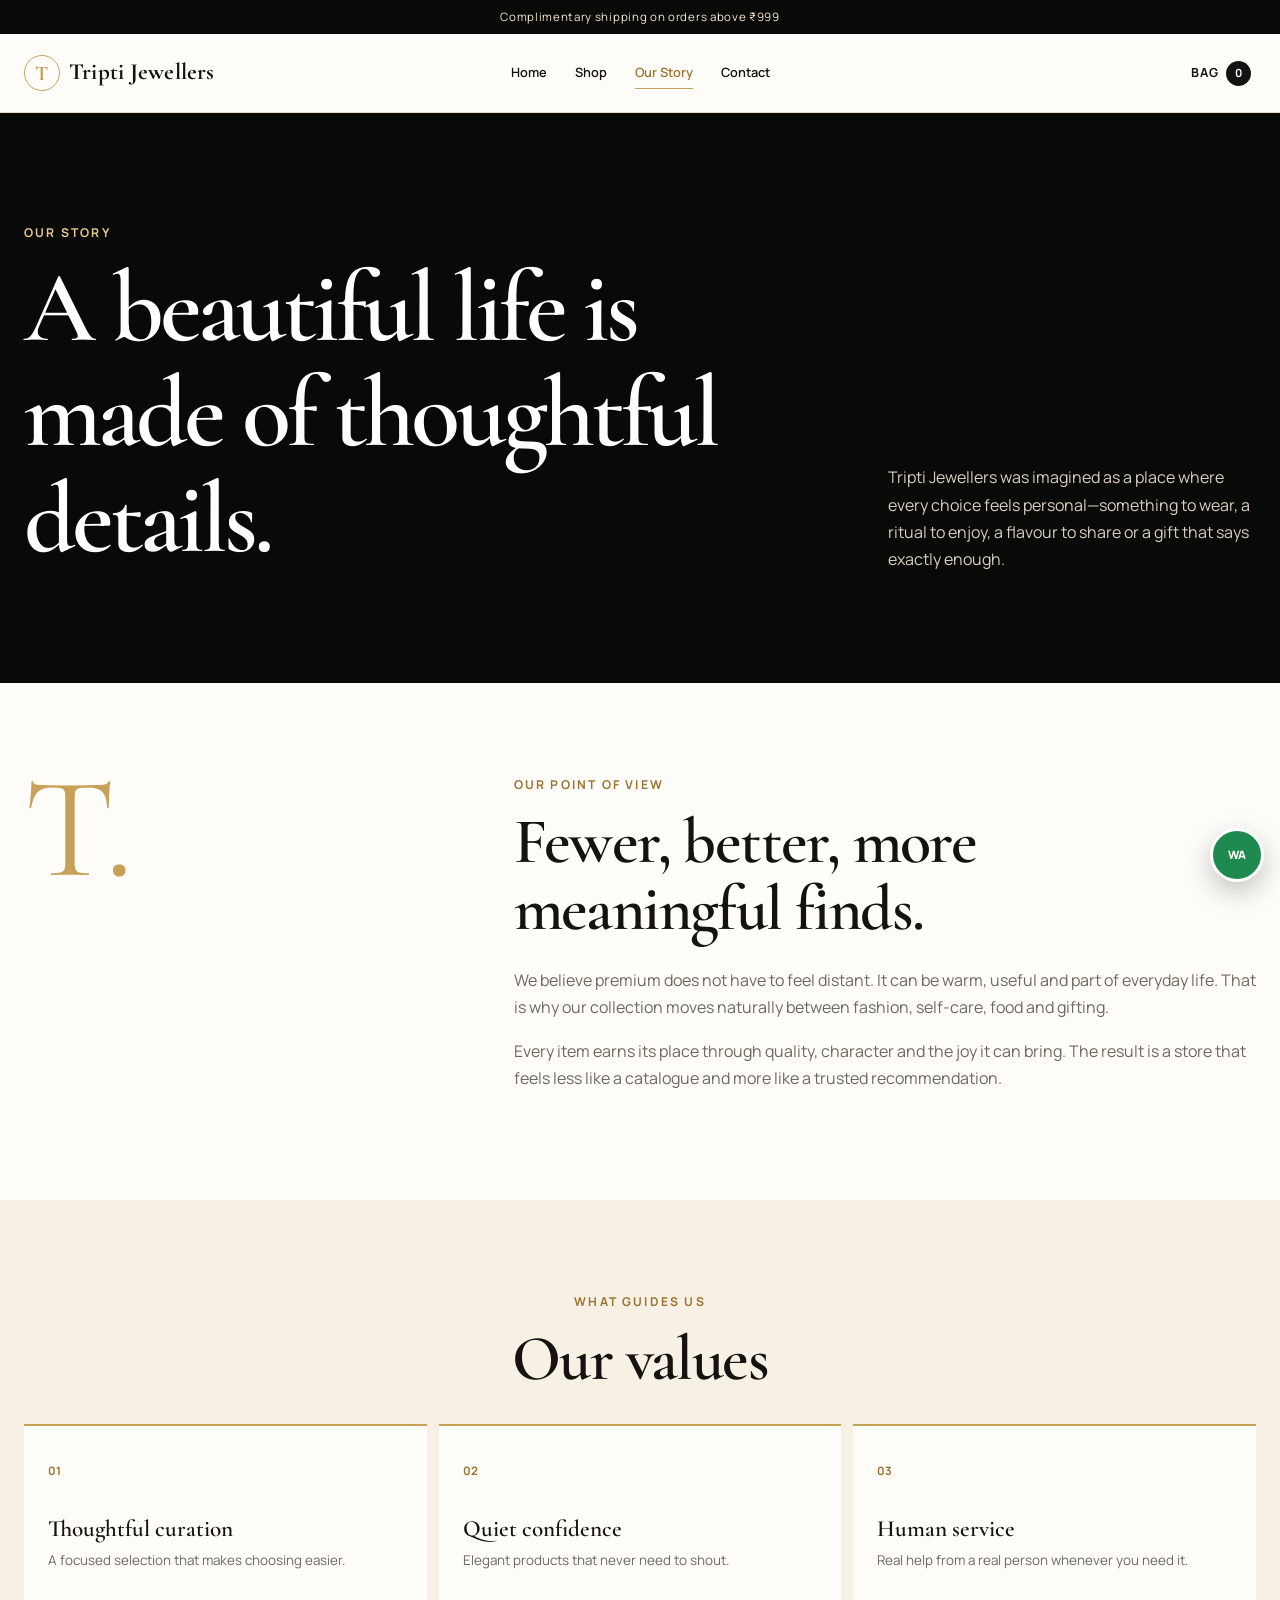
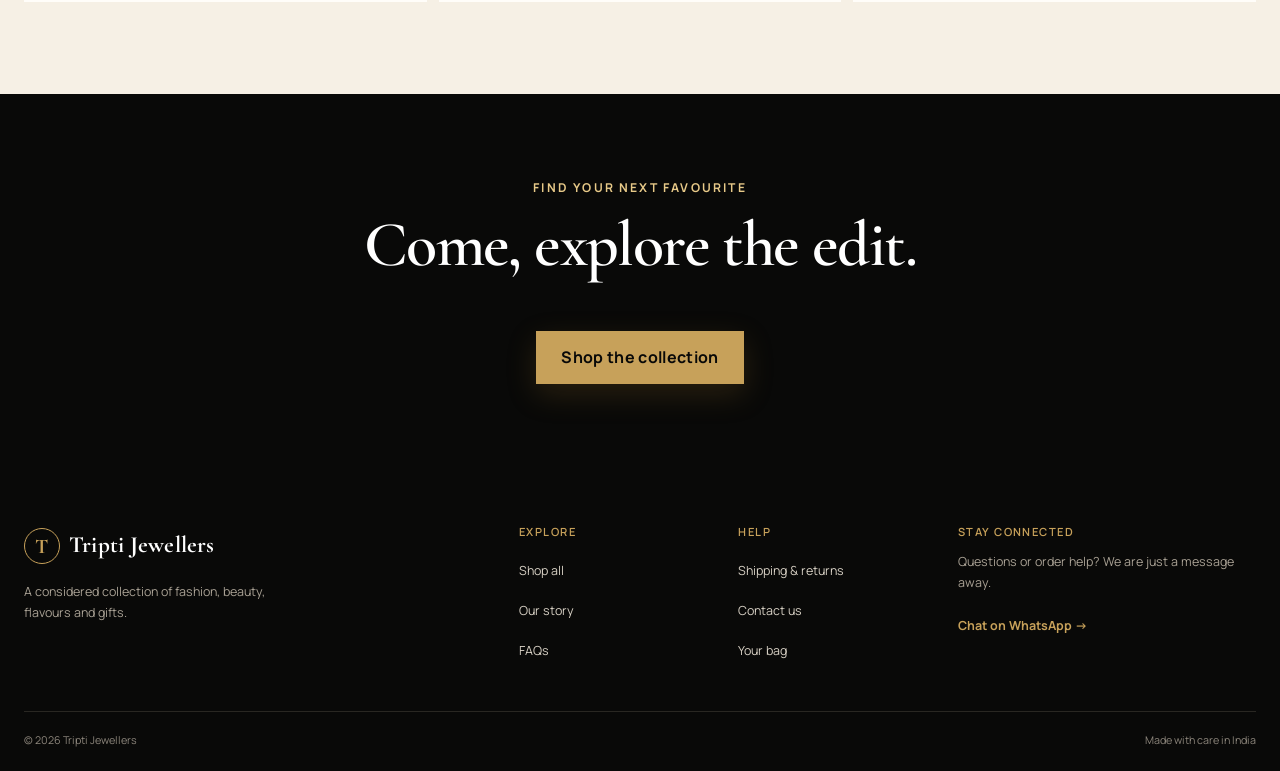
==== about.html @ 9c83897b "Rename store to Tripti Jewellers" ====
<!doctype html>
<html lang="en-IN">
<head>
  <meta charset="UTF-8"><meta name="viewport" content="width=device-width, initial-scale=1.0"><title>Our Story | Tripti Jewellers</title><meta name="description" content="Meet Tripti Jewellers—a warm, premium Indian lifestyle store bringing fashion, beauty, food and thoughtful gifting into one considered collection."><meta property="og:title" content="Our Story | Tripti Jewellers"><meta property="og:description" content="Beautiful things, chosen with warmth and intention."><meta property="og:type" content="website"><meta property="og:url" content="https://tripti-jewellers.rosy-mochi-9272.chatgpt.site/about.html"><meta property="og:image" content="https://tripti-jewellers.rosy-mochi-9272.chatgpt.site/images/social-preview.svg">
  <link rel="preconnect" href="https://fonts.googleapis.com"><link rel="preconnect" href="https://fonts.gstatic.com" crossorigin><link href="https://fonts.googleapis.com/css2?family=Cormorant+Garamond:wght@500;600;700&family=Manrope:wght@400;500;600;700&display=swap" rel="stylesheet"><link rel="stylesheet" href="css/style.css">
</head>
<body data-page="about">
  <a class="skip-link" href="#main-content">Skip to content</a><div class="offer-bar">Complimentary shipping on orders above ₹999</div><header class="site-header"><div class="container header-inner"><a class="brand" href="index.html" aria-label="Tripti Jewellers home"><span class="brand-mark">T</span><span>Tripti Jewellers</span></a><button class="menu-toggle" type="button" aria-label="Open navigation" aria-expanded="false" aria-controls="main-nav"><span></span><span></span><span></span></button><nav class="main-nav" id="main-nav" aria-label="Main navigation"><a href="index.html">Home</a><a href="shop.html">Shop</a><a href="about.html">Our Story</a><a href="contact.html">Contact</a></nav><a class="cart-link" href="cart.html" aria-label="View shopping bag">Bag <span class="cart-count" aria-live="polite">0</span></a></div></header>
  <main id="main-content"><section class="about-hero"><div class="container about-hero-grid"><div><p class="eyebrow eyebrow-light">Our story</p><h1>A beautiful life is made of thoughtful details.</h1></div><p>Tripti Jewellers was imagined as a place where every choice feels personal—something to wear, a ritual to enjoy, a flavour to share or a gift that says exactly enough.</p></div></section><section class="section"><div class="container editorial-grid"><div class="editorial-mark">T.</div><article><p class="eyebrow">Our point of view</p><h2>Fewer, better, more meaningful finds.</h2><p>We believe premium does not have to feel distant. It can be warm, useful and part of everyday life. That is why our collection moves naturally between fashion, self-care, food and gifting.</p><p>Every item earns its place through quality, character and the joy it can bring. The result is a store that feels less like a catalogue and more like a trusted recommendation.</p></article></div></section><section class="section section-cream"><div class="container"><div class="section-heading centered-heading"><p class="eyebrow">What guides us</p><h2>Our values</h2></div><div class="value-grid"><article><span>01</span><h3>Thoughtful curation</h3><p>A focused selection that makes choosing easier.</p></article><article><span>02</span><h3>Quiet confidence</h3><p>Elegant products that never need to shout.</p></article><article><span>03</span><h3>Human service</h3><p>Real help from a real person whenever you need it.</p></article></div></div></section><section class="about-cta"><div class="container"><p class="eyebrow eyebrow-light">Find your next favourite</p><h2>Come, explore the edit.</h2><a class="button button-gold" href="shop.html">Shop the collection</a></div></section></main>
  <footer class="site-footer"><div class="container footer-grid"><div><a class="brand brand-footer" href="index.html"><span class="brand-mark">T</span><span>Tripti Jewellers</span></a><p>A considered collection of fashion, beauty, flavours and gifts.</p></div><div><h2>Explore</h2><a href="shop.html">Shop all</a><a href="about.html">Our story</a><a href="contact.html#faq">FAQs</a></div><div><h2>Help</h2><a href="contact.html#shipping">Shipping & returns</a><a href="contact.html">Contact us</a><a href="cart.html">Your bag</a></div><div><h2>Stay connected</h2><p>Questions or order help? We are just a message away.</p><a class="footer-whatsapp" data-whatsapp-link href="#">Chat on WhatsApp →</a></div></div><div class="container footer-bottom"><span>© <span data-current-year></span> Tripti Jewellers</span><span>Made with care in India</span></div></footer><a class="whatsapp-float" data-whatsapp-link href="#" target="_blank" rel="noopener" aria-label="Chat with Tripti Jewellers on WhatsApp"><span>WA</span></a><div class="toast" role="status" aria-live="polite"></div><script src="js/products.js"></script><script src="js/main.js"></script>
</body>
</html>
---- css/style.css ----
/* ================================================================
   TRIPTI JEWELLERS — MASTER STYLESHEET
   Mobile-first: base styles target small screens; larger layouts
   are added in the media queries near the end of this file.
   ================================================================ */

:root {
  --ink: #15130f;
  --black: #090908;
  --cream: #f6f0e5;
  --paper: #fffdf9;
  --gold: #c7a15a;
  --gold-dark: #9b7331;
  --muted: #6e685e;
  --line: #ddd3c3;
  --white: #ffffff;
  --success: #1f8a50;
  --display: "Cormorant Garamond", Georgia, serif;
  --body: "Manrope", Arial, sans-serif;
  --shadow: 0 18px 50px rgba(27, 20, 10, 0.10);
  --container: 1240px;
}

* { box-sizing: border-box; }
html { scroll-behavior: smooth; }
body { margin: 0; background: var(--paper); color: var(--ink); font-family: var(--body); font-size: 1rem; line-height: 1.7; -webkit-font-smoothing: antialiased; }
body, button, input, textarea, select { font-family: var(--body); }
img { display: block; width: 100%; max-width: 100%; }
a { color: inherit; text-decoration: none; }
button, input, textarea, select { font-size: 1rem; }
button, a { -webkit-tap-highlight-color: transparent; }
button { color: inherit; }
h1, h2, h3, p { margin-top: 0; }
h1, h2, h3 { font-family: var(--display); line-height: 1.05; font-weight: 600; }
h1 { font-size: clamp(2.8rem, 11vw, 6.3rem); letter-spacing: -0.04em; }
h2 { font-size: clamp(2.1rem, 7vw, 4rem); letter-spacing: -0.025em; }
h3 { font-size: 1.45rem; }
.container { width: min(100% - 32px, var(--container)); margin-inline: auto; }
.section { padding: 74px 0; }
.section-cream { background: var(--cream); }
.skip-link { position: fixed; z-index: 999; top: 10px; left: 10px; padding: 12px 16px; background: var(--white); transform: translateY(-150%); transition: transform .2s; }
.skip-link:focus { transform: translateY(0); }
.eyebrow { margin-bottom: 12px; color: var(--gold-dark); font-size: .76rem; font-weight: 700; letter-spacing: .18em; text-transform: uppercase; }
.eyebrow-light { color: #e7c988; }
.section-heading { margin-bottom: 32px; }
.section-heading h2 { margin-bottom: 0; }
.section-note { max-width: 320px; margin: 16px 0 0; color: var(--muted); }
.centered-heading { text-align: center; }

/* Header */
.offer-bar { min-height: 34px; display: grid; place-items: center; padding: 6px 16px; background: var(--black); color: #f5e9cf; font-size: .72rem; letter-spacing: .06em; text-align: center; }
.site-header { position: sticky; z-index: 50; top: 0; background: rgba(255, 253, 249, .96); border-bottom: 1px solid rgba(221, 211, 195, .8); backdrop-filter: blur(14px); }
.header-inner { min-height: 68px; display: grid; grid-template-columns: 48px 1fr auto; align-items: center; gap: 10px; }
.brand { grid-column: 2; grid-row: 1; display: inline-flex; align-items: center; gap: 9px; justify-self: center; font-family: var(--display); font-size: 1.14rem; font-weight: 700; letter-spacing: .01em; white-space: nowrap; }
.brand-mark { width: 32px; height: 32px; display: inline-grid; place-items: center; flex: 0 0 auto; color: var(--gold); border: 1px solid var(--gold); border-radius: 50%; font-family: var(--display); font-size: 1.3rem; }
.menu-toggle { grid-column: 1; grid-row: 1; width: 44px; height: 44px; display: grid; align-content: center; gap: 5px; padding: 10px; background: transparent; border: 0; cursor: pointer; }
.menu-toggle span { width: 23px; height: 1px; display: block; background: var(--ink); transition: transform .25s, opacity .25s; }
.menu-toggle.is-open span:nth-child(1) { transform: translateY(6px) rotate(45deg); }
.menu-toggle.is-open span:nth-child(2) { opacity: 0; }
.menu-toggle.is-open span:nth-child(3) { transform: translateY(-6px) rotate(-45deg); }
.main-nav { position: absolute; top: 100%; left: 0; right: 0; display: none; padding: 12px 16px 20px; background: var(--paper); border-bottom: 1px solid var(--line); box-shadow: var(--shadow); }
.main-nav.is-open { display: grid; }
.main-nav a { min-height: 48px; display: flex; align-items: center; padding: 8px 0; border-bottom: 1px solid var(--line); font-size: .92rem; font-weight: 600; }
.main-nav a[aria-current="page"] { color: var(--gold-dark); }
.cart-link { grid-column: 3; grid-row: 1; min-height: 44px; display: inline-flex; align-items: center; gap: 7px; padding: 0 5px; font-size: .78rem; font-weight: 700; text-transform: uppercase; letter-spacing: .08em; }
.cart-count { min-width: 25px; height: 25px; display: grid; place-items: center; background: var(--ink); color: var(--white); border-radius: 50%; font-size: .7rem; }

/* Buttons and links */
.button { min-height: 48px; display: inline-flex; align-items: center; justify-content: center; padding: 12px 24px; border: 1px solid transparent; border-radius: 0; font-weight: 700; letter-spacing: .02em; cursor: pointer; transition: transform .2s, background-color .2s, color .2s, box-shadow .2s; }
.button:hover { transform: translateY(-2px); }
.button-gold { background: var(--gold); color: var(--black); box-shadow: 0 10px 30px rgba(154, 112, 43, .22); }
.button-gold:hover { background: #d5b36f; }
.button-dark { background: var(--ink); color: var(--white); }
.button-dark:hover { background: var(--gold-dark); }
.button-full { width: 100%; }
.text-link { min-height: 44px; display: inline-flex; align-items: center; gap: 8px; color: var(--ink); font-size: .88rem; font-weight: 700; border-bottom: 1px solid var(--gold); }
.text-link span { transition: transform .2s; }
.text-link:hover span { transform: translateX(4px); }
.text-link-light { color: var(--white); }

/* Home hero */
.hero { overflow: hidden; background: var(--cream); }
.hero-grid { padding-top: 58px; padding-bottom: 36px; }
.hero-copy h1 { max-width: 780px; margin-bottom: 20px; }
.hero-text { max-width: 610px; margin-bottom: 28px; color: var(--muted); font-size: 1.02rem; }
.hero-actions { display: flex; flex-direction: column; align-items: flex-start; gap: 14px; }
.hero-trust { display: flex; flex-wrap: wrap; gap: 8px 22px; margin: 30px 0; color: var(--muted); font-size: .8rem; font-weight: 600; }
.hero-trust span::before { content: "✦"; margin-right: 7px; color: var(--gold-dark); }
.hero-visual { display: grid; grid-template-columns: 1.25fr 1fr; grid-template-rows: 1fr 1fr; gap: 8px; min-height: 360px; margin-top: 20px; }
.hero-tile { position: relative; overflow: hidden; min-height: 176px; background: #e9dfce; }
.hero-tile-large { grid-row: span 2; }
.hero-tile img { height: 100%; object-fit: cover; transition: transform .6s ease; }
.hero-tile:hover img { transform: scale(1.025); }
.hero-tile > span { position: absolute; bottom: 10px; left: 10px; padding: 6px 10px; background: rgba(12, 10, 7, .82); color: var(--white); font-family: var(--display); font-size: 1.08rem; }

/* Categories */
.category-grid { display: grid; gap: 1px; background: var(--line); border: 1px solid var(--line); }
.category-card { min-height: 168px; display: flex; flex-direction: column; justify-content: flex-end; padding: 24px; background: var(--paper); transition: background .25s, color .25s; }
.category-card:hover { background: var(--ink); color: var(--white); }
.category-card > span { margin-bottom: auto; color: var(--gold-dark); font-size: .72rem; font-weight: 700; }
.category-card strong { font-family: var(--display); font-size: 2rem; line-height: 1; }
.category-card small { margin-top: 9px; color: var(--muted); font-size: .78rem; }
.category-card:hover small { color: #d8cfbf; }

/* Product cards */
.product-grid { display: grid; grid-template-columns: repeat(2, minmax(0, 1fr)); gap: 28px 10px; }
.product-card { min-width: 0; }
.product-image-wrap { position: relative; display: block; overflow: hidden; aspect-ratio: 4 / 5; background: #ece2d1; }
.product-image-wrap img { height: 100%; object-fit: cover; transition: transform .5s ease, filter .5s ease; }
.product-card:hover .product-image-wrap img { transform: scale(1.025); filter: contrast(1.03); }
.product-badge { position: absolute; top: 10px; left: 10px; padding: 5px 8px; background: var(--black); color: var(--white); font-size: .62rem; font-weight: 700; letter-spacing: .06em; text-transform: uppercase; }
.product-card-body { padding-top: 13px; }
.product-category { margin-bottom: 4px; color: var(--gold-dark); font-size: .67rem; font-weight: 700; letter-spacing: .12em; text-transform: uppercase; }
.product-card h3 { min-height: 2.2em; margin-bottom: 8px; font-family: var(--body); font-size: .9rem; font-weight: 600; line-height: 1.35; }
.product-card h3 a:hover { color: var(--gold-dark); }
.product-card-footer { display: flex; align-items: center; justify-content: space-between; gap: 8px; }
.product-price { margin: 0; font-size: .82rem; font-weight: 700; }
.old-price { margin-left: 4px; color: #8b847b; font-size: .75em; font-weight: 500; text-decoration: line-through; }
.quick-add { width: 44px; height: 44px; flex: 0 0 auto; background: transparent; border: 1px solid var(--ink); border-radius: 50%; font-size: 1.35rem; cursor: pointer; transition: background .2s, color .2s, transform .2s; }
.quick-add:hover { background: var(--ink); color: var(--white); transform: rotate(90deg); }

/* Story and benefits */
.story-banner { padding: 70px 0; background: var(--black); color: var(--white); }
.story-grid { display: grid; gap: 30px; }
.story-number { color: var(--gold); font-family: var(--display); font-size: 7rem; line-height: .8; }
.story-grid h2 { margin-bottom: 0; }
.story-grid p { color: #d8cfbf; }
.benefit-grid { display: grid; gap: 14px; }
.benefit-card { padding: 30px 24px; border: 1px solid var(--line); text-align: center; }
.benefit-icon { width: 48px; height: 48px; display: grid; place-items: center; margin: 0 auto 22px; color: var(--gold-dark); border: 1px solid var(--gold); border-radius: 50%; font-size: 1.2rem; }
.benefit-card h3 { margin-bottom: 9px; }
.benefit-card p { margin-bottom: 0; color: var(--muted); font-size: .88rem; }

/* Shared inside pages */
.page-hero { padding: 62px 0 52px; background: var(--cream); text-align: center; }
.page-hero h1 { margin-bottom: 12px; }
.page-hero p:last-child { max-width: 600px; margin: 0 auto; color: var(--muted); }
.page-hero-compact { padding-block: 44px 34px; }
.breadcrumbs { min-height: 58px; display: flex; align-items: center; gap: 9px; overflow: hidden; color: var(--muted); font-size: .75rem; white-space: nowrap; }
.breadcrumbs span:last-child { overflow: hidden; text-overflow: ellipsis; }
.empty-state { padding: 70px 20px; text-align: center; }
.empty-state h1, .empty-state h2 { margin-bottom: 12px; }
.empty-symbol { margin-bottom: 24px; color: var(--gold); font-family: var(--display); font-size: 6rem; line-height: 1; }

/* Shop */
.shop-section { min-height: 560px; }
.shop-toolbar { display: flex; flex-direction: column; gap: 14px; margin-bottom: 30px; }
.filter-scroll { display: flex; gap: 8px; overflow-x: auto; padding-bottom: 6px; scrollbar-width: none; }
.filter-scroll::-webkit-scrollbar { display: none; }
.filter-button { min-height: 44px; flex: 0 0 auto; padding: 8px 17px; background: transparent; border: 1px solid var(--line); border-radius: 99px; font-size: .8rem; font-weight: 700; cursor: pointer; }
.filter-button.is-active, .filter-button:hover { background: var(--ink); color: var(--white); border-color: var(--ink); }
#product-count { margin: 0; color: var(--muted); font-size: .78rem; }

/* Product detail */
.product-detail { display: grid; gap: 34px; padding: 14px 0 70px; }
.product-detail-image { position: relative; overflow: hidden; aspect-ratio: 4/5; background: var(--cream); }
.product-detail-image img { height: 100%; object-fit: cover; }
.product-info h1 { margin-bottom: 15px; font-size: clamp(2.6rem, 9vw, 4.7rem); }
.detail-price { margin-bottom: 2px; font-size: 1.15rem; font-weight: 700; }
.tax-note { margin-bottom: 22px; color: var(--muted); font-size: .73rem; }
.product-description { padding-bottom: 24px; border-bottom: 1px solid var(--line); color: var(--muted); }
.field-group { position: relative; margin: 24px 0; }
label { display: block; margin-bottom: 7px; font-size: .79rem; font-weight: 700; }
input, textarea, select { width: 100%; min-height: 48px; padding: 11px 13px; background: var(--white); color: var(--ink); border: 1px solid var(--line); border-radius: 0; outline: none; transition: border .2s, box-shadow .2s; }
textarea { resize: vertical; }
input:focus, textarea:focus, select:focus { border-color: var(--gold-dark); box-shadow: 0 0 0 3px rgba(199, 161, 90, .18); }
.field-group select { padding-right: 110px; }
.size-link { position: absolute; right: 12px; bottom: 12px; color: var(--gold-dark); font-size: .75rem; font-weight: 700; text-decoration: underline; }
.purchase-row { display: grid; grid-template-columns: 128px 1fr; gap: 10px; margin: 25px 0; }
.quantity-control { min-height: 48px; display: grid; grid-template-columns: 40px 46px 40px; border: 1px solid var(--line); }
.quantity-control button { min-height: 44px; background: transparent; border: 0; cursor: pointer; font-size: 1.05rem; }
.quantity-control input { min-height: 44px; padding: 0; border: 0; text-align: center; -moz-appearance: textfield; }
.quantity-control input::-webkit-inner-spin-button { appearance: none; }
.delivery-note { display: flex; gap: 14px; padding: 18px; background: var(--cream); }
.delivery-note > span { color: var(--gold-dark); }
.delivery-note strong { font-size: .8rem; }
.delivery-note p { margin: 2px 0 0; color: var(--muted); font-size: .73rem; }
.detail-accordion { border-bottom: 1px solid var(--line); }
.detail-accordion summary { min-height: 54px; display: flex; align-items: center; justify-content: space-between; font-size: .82rem; font-weight: 700; cursor: pointer; list-style: none; }
.detail-accordion summary::after { content: "+"; font-size: 1.2rem; }
.detail-accordion[open] summary::after { content: "−"; }
.detail-accordion ul, .detail-accordion p { margin: 0 0 20px; padding-left: 20px; color: var(--muted); font-size: .82rem; }
.detail-accordion p { padding-left: 0; }
.related-section { padding-bottom: 78px; }

/* Cart and checkout */
.cart-layout[hidden] { display: none; }
.cart-layout { display: grid; gap: 45px; }
.cart-item { position: relative; display: grid; grid-template-columns: 88px 1fr; gap: 15px; padding: 20px 0; border-bottom: 1px solid var(--line); }
.cart-item:first-child { padding-top: 0; }
.cart-item-image { aspect-ratio: 4/5; background: var(--cream); }
.cart-item-image img { height: 100%; object-fit: cover; }
.cart-item-info h2 { margin-bottom: 4px; font-family: var(--body); font-size: .9rem; line-height: 1.4; }
.cart-meta { margin-bottom: 4px; color: var(--muted); font-size: .73rem; }
.cart-item-price { margin-bottom: 12px; font-size: .8rem; font-weight: 700; }
.cart-item-actions { display: flex; flex-wrap: wrap; align-items: center; gap: 8px 12px; }
.cart-item-actions .quantity-control { min-height: 44px; grid-template-columns: 34px 38px 34px; }
.remove-button { min-height: 44px; padding: 6px 4px; background: transparent; border: 0; color: var(--muted); font-size: .73rem; text-decoration: underline; cursor: pointer; }
.cart-line-total { position: absolute; right: 0; top: 19px; display: none; font-weight: 700; }
.continue-link { margin-top: 22px; }
.order-panel { padding: 28px 20px; background: var(--cream); }
.order-panel h2 { font-size: 2rem; }
.summary-row { display: flex; justify-content: space-between; gap: 20px; padding: 11px 0; font-size: .84rem; }
.summary-total { margin-top: 8px; padding-top: 18px; border-top: 1px solid var(--line); font-size: 1rem; }
.checkout-block { margin-top: 30px; padding-top: 28px; border-top: 1px solid var(--line); }
.form-intro { color: var(--muted); font-size: .82rem; }
.checkout-block input, .checkout-block textarea { margin-bottom: 17px; }
.form-note { margin: 10px 0 0; color: var(--muted); font-size: .7rem; line-height: 1.5; }
.upi-panel { display: grid; grid-template-columns: 1fr 88px; gap: 20px; align-items: center; margin-top: 30px; padding-top: 28px; border-top: 1px solid var(--line); }
.upi-panel h2 { margin-bottom: 8px; }
.upi-panel p { margin-bottom: 4px; font-size: .77rem; }
.upi-panel img { width: 88px; height: 88px; }

/* About */
.about-hero { padding: 76px 0; background: var(--black); color: var(--white); }
.about-hero-grid { display: grid; gap: 28px; }
.about-hero h1 { margin-bottom: 0; }
.about-hero-grid > p { align-self: end; margin: 0; color: #d8cfbf; }
.editorial-grid { display: grid; gap: 34px; }
.editorial-mark { color: var(--gold); font-family: var(--display); font-size: 9rem; line-height: .75; }
.editorial-grid article h2 { margin-bottom: 25px; }
.editorial-grid article > p:not(.eyebrow) { color: var(--muted); }
.value-grid { display: grid; gap: 12px; }
.value-grid article { padding: 30px 24px; background: var(--paper); border-top: 2px solid var(--gold); }
.value-grid span { color: var(--gold-dark); font-size: .72rem; font-weight: 700; }
.value-grid h3 { margin: 34px 0 8px; }
.value-grid p { margin: 0; color: var(--muted); font-size: .84rem; }
.about-cta { padding: 84px 0; background: var(--black); color: var(--white); text-align: center; }

/* Contact, shipping and FAQ */
.contact-grid { display: grid; gap: 42px; }
.contact-details > p:not(.eyebrow) { color: var(--muted); }
.contact-method { padding: 17px 0; border-top: 1px solid var(--line); }
.contact-method > span { display: block; color: var(--gold-dark); font-size: .7rem; font-weight: 700; letter-spacing: .12em; text-transform: uppercase; }
.contact-method a, .contact-method p { margin: 4px 0 0; font-size: .86rem; font-weight: 600; }
.contact-form { padding: 26px 20px; background: var(--cream); }
.contact-form input, .contact-form textarea { margin-bottom: 17px; }
.info-grid { display: grid; gap: 12px; }
.info-grid article { padding: 25px 22px; background: var(--paper); }
.info-grid h3 { margin-bottom: 10px; }
.info-grid p { margin: 0; color: var(--muted); font-size: .84rem; }
.faq-layout { display: grid; gap: 25px; }
.accordion details { border-top: 1px solid var(--line); }
.accordion details:last-child { border-bottom: 1px solid var(--line); }
.accordion summary { min-height: 62px; display: flex; align-items: center; justify-content: space-between; gap: 20px; list-style: none; font-size: .88rem; font-weight: 700; cursor: pointer; }
.accordion summary::after { content: "+"; font-size: 1.25rem; font-weight: 400; }
.accordion details[open] summary::after { content: "−"; }
.accordion details p { padding: 0 25px 20px 0; color: var(--muted); font-size: .82rem; }

/* Footer and floating WhatsApp button */
.site-footer { padding: 58px 0 22px; background: var(--black); color: var(--white); }
.footer-grid { display: grid; gap: 36px; }
.brand-footer { justify-self: start; margin-bottom: 15px; }
.footer-grid > div:first-child p, .footer-grid > div:last-child p { max-width: 290px; color: #a9a194; font-size: .78rem; }
.footer-grid h2 { margin-bottom: 13px; color: var(--gold); font-family: var(--body); font-size: .7rem; letter-spacing: .13em; text-transform: uppercase; }
.footer-grid > div:not(:first-child) > a { min-height: 40px; display: flex; align-items: center; color: #d7d0c4; font-size: .78rem; }
.footer-grid a:hover { color: var(--gold); }
.footer-whatsapp { color: var(--gold) !important; font-weight: 700; }
.footer-bottom { display: flex; flex-direction: column; gap: 5px; margin-top: 40px; padding-top: 19px; color: #8d867c; border-top: 1px solid #292722; font-size: .67rem; }
.whatsapp-float { position: fixed; z-index: 45; right: 16px; bottom: 18px; width: 54px; height: 54px; display: grid; place-items: center; background: var(--success); color: var(--white); border: 3px solid var(--white); border-radius: 50%; box-shadow: 0 10px 28px rgba(0, 0, 0, .24); font-size: .72rem; font-weight: 800; transition: transform .2s; }
.whatsapp-float:hover { transform: translateY(-3px) scale(1.04); }
.toast { position: fixed; z-index: 100; left: 50%; bottom: 85px; width: min(90%, 390px); padding: 13px 16px; background: var(--ink); color: var(--white); box-shadow: var(--shadow); font-size: .78rem; text-align: center; opacity: 0; pointer-events: none; transform: translate(-50%, 15px); transition: opacity .25s, transform .25s; }
.toast.is-visible { opacity: 1; transform: translate(-50%, 0); }

/* Tablet */
@media (min-width: 640px) {
  .container { width: min(100% - 48px, var(--container)); }
  .section { padding: 92px 0; }
  .hero-actions { flex-direction: row; align-items: center; gap: 24px; }
  .category-grid { grid-template-columns: repeat(2, 1fr); }
  .product-grid { gap: 38px 18px; }
  .product-card h3 { font-size: 1rem; }
  .benefit-grid, .value-grid, .info-grid { grid-template-columns: repeat(3, 1fr); }
  .shop-toolbar { flex-direction: row; align-items: center; justify-content: space-between; }
  .product-detail { grid-template-columns: minmax(0, 1.05fr) minmax(320px, .95fr); align-items: start; }
  .product-info { position: sticky; top: 100px; }
  .cart-item { grid-template-columns: 112px 1fr auto; }
  .cart-line-total { position: static; display: block; }
  .order-panel { padding: 36px; }
  .about-hero-grid, .editorial-grid, .contact-grid, .faq-layout { grid-template-columns: 1fr 1fr; }
  .contact-form { padding: 34px; }
  .footer-grid { grid-template-columns: 2fr 1fr 1fr; }
  .footer-grid > div:last-child { grid-column: 1 / -1; }
  .footer-bottom { flex-direction: row; justify-content: space-between; }
}

/* Desktop */
@media (min-width: 900px) {
  .header-inner { min-height: 78px; grid-template-columns: 1fr auto 1fr; }
  .brand { grid-column: 1; justify-self: start; font-size: 1.45rem; }
  .brand-mark { width: 36px; height: 36px; }
  .menu-toggle { display: none; }
  .main-nav { grid-column: 2; grid-row: 1; position: static; display: flex; align-items: center; justify-content: center; gap: 28px; padding: 0; background: transparent; border: 0; box-shadow: none; }
  .main-nav a { position: relative; min-height: 48px; padding: 0; border: 0; font-size: .8rem; }
  .main-nav a::after { content: ""; position: absolute; right: 0; bottom: 8px; left: 0; height: 1px; background: var(--gold); transform: scaleX(0); transition: transform .2s; }
  .main-nav a:hover::after, .main-nav a[aria-current="page"]::after { transform: scaleX(1); }
  .cart-link { justify-self: end; }
  .hero-grid { min-height: 680px; display: grid; grid-template-columns: .95fr 1.05fr; align-items: center; gap: 60px; padding-block: 56px; }
  .hero-copy h1 { font-size: clamp(4.8rem, 7vw, 6.7rem); }
  .hero-visual { min-height: 570px; margin-top: 0; gap: 12px; }
  .hero-tile { min-height: 279px; }
  .split-heading { display: flex; align-items: end; justify-content: space-between; gap: 30px; }
  .category-grid { grid-template-columns: repeat(4, 1fr); }
  .category-card { min-height: 230px; }
  .product-grid { grid-template-columns: repeat(4, minmax(0, 1fr)); gap: 48px 22px; }
  .story-grid { grid-template-columns: .45fr 1fr 1fr; align-items: center; gap: 65px; }
  .benefit-grid { gap: 22px; }
  .benefit-card { padding: 40px 30px; }
  .page-hero { padding: 84px 0 70px; }
  .product-detail { gap: 80px; padding-bottom: 110px; }
  .cart-layout { grid-template-columns: minmax(0, 1.4fr) minmax(360px, .75fr); align-items: start; gap: 70px; }
  .order-panel { position: sticky; top: 105px; }
  .about-hero { padding: 110px 0; }
  .about-hero-grid { grid-template-columns: 1.35fr .65fr; gap: 100px; }
  .editorial-grid { grid-template-columns: .7fr 1.3fr; gap: 90px; }
  .contact-grid { gap: 90px; }
  .faq-layout { grid-template-columns: .75fr 1.25fr; gap: 80px; }
  .footer-grid { grid-template-columns: 2fr .8fr .8fr 1.3fr; }
  .footer-grid > div:last-child { grid-column: auto; }
}

@media (prefers-reduced-motion: reduce) {
  *, *::before, *::after { scroll-behavior: auto !important; transition-duration: .01ms !important; animation-duration: .01ms !important; }
}
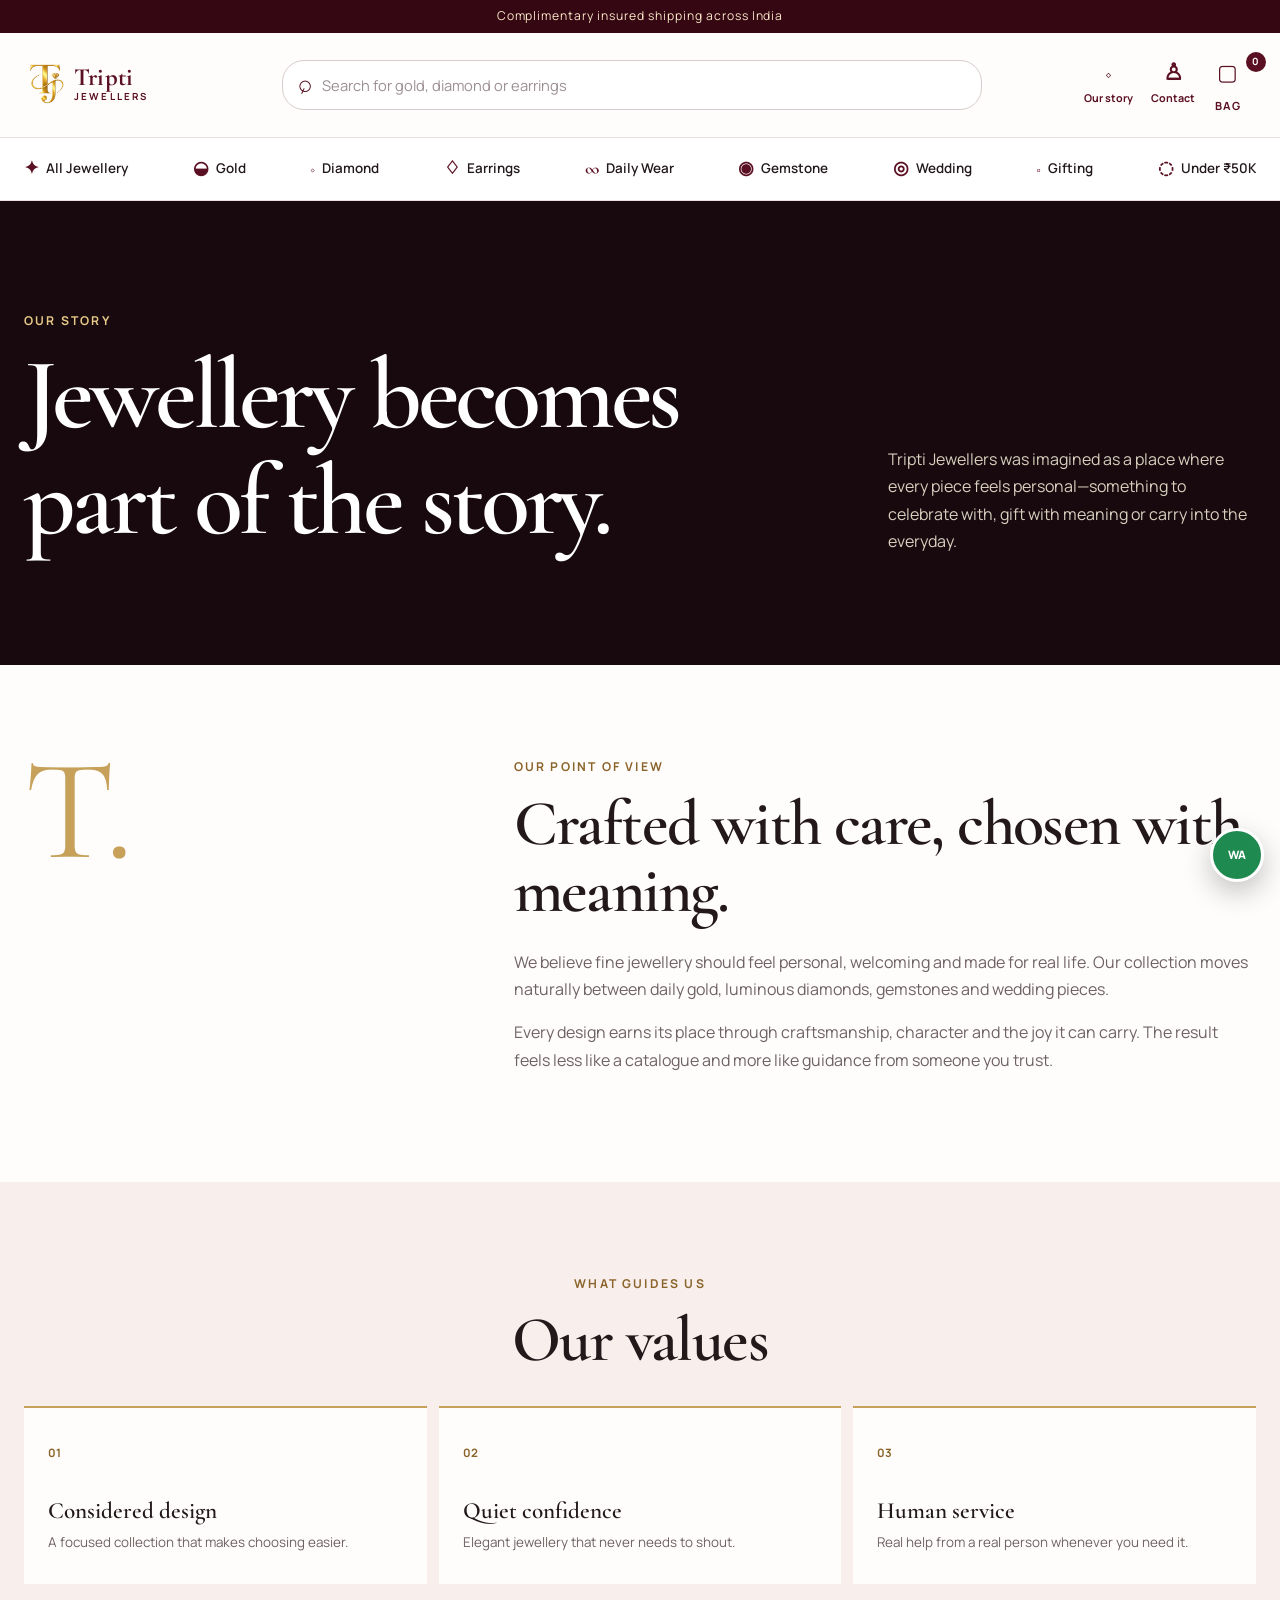
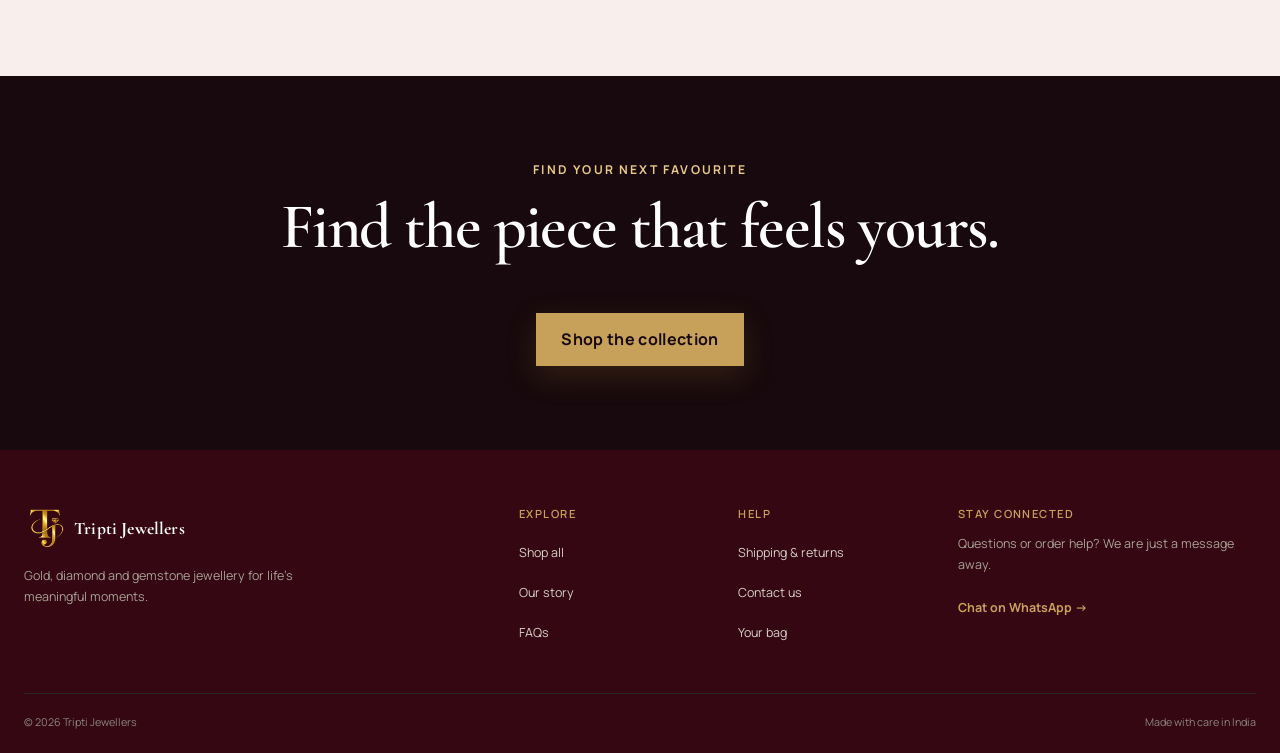
==== commit d20f664d: "Redesign Tripti Jewellers storefront" ====
--- a/about.html
+++ b/about.html
@@ -1,13 +1,52 @@
 <!doctype html>
 <html lang="en-IN">
 <head>
-  <meta charset="UTF-8"><meta name="viewport" content="width=device-width, initial-scale=1.0"><title>Our Story | Tripti Jewellers</title><meta name="description" content="Meet Tripti Jewellers—a warm, premium Indian lifestyle store bringing fashion, beauty, food and thoughtful gifting into one considered collection."><meta property="og:title" content="Our Story | Tripti Jewellers"><meta property="og:description" content="Beautiful things, chosen with warmth and intention."><meta property="og:type" content="website"><meta property="og:url" content="https://tripti-jewellers.rosy-mochi-9272.chatgpt.site/about.html"><meta property="og:image" content="https://tripti-jewellers.rosy-mochi-9272.chatgpt.site/images/social-preview.svg">
+  <meta charset="UTF-8"><meta name="viewport" content="width=device-width, initial-scale=1.0"><title>Our Story | Tripti Jewellers</title><meta name="description" content="Meet Tripti Jewellers—an Indian jewellery house bringing timeless gold, diamonds and meaningful design into one considered collection."><meta property="og:title" content="Our Story | Tripti Jewellers"><meta property="og:description" content="Jewellery with warmth, craft and lasting meaning."><meta property="og:type" content="website"><meta property="og:url" content="https://tripti-jewellers.rosy-mochi-9272.chatgpt.site/about.html"><meta property="og:image" content="https://tripti-jewellers.rosy-mochi-9272.chatgpt.site/images/social-preview.svg">
   <link rel="preconnect" href="https://fonts.googleapis.com"><link rel="preconnect" href="https://fonts.gstatic.com" crossorigin><link href="https://fonts.googleapis.com/css2?family=Cormorant+Garamond:wght@500;600;700&family=Manrope:wght@400;500;600;700&display=swap" rel="stylesheet"><link rel="stylesheet" href="css/style.css">
 </head>
 <body data-page="about">
-  <a class="skip-link" href="#main-content">Skip to content</a><div class="offer-bar">Complimentary shipping on orders above ₹999</div><header class="site-header"><div class="container header-inner"><a class="brand" href="index.html" aria-label="Tripti Jewellers home"><span class="brand-mark">T</span><span>Tripti Jewellers</span></a><button class="menu-toggle" type="button" aria-label="Open navigation" aria-expanded="false" aria-controls="main-nav"><span></span><span></span><span></span></button><nav class="main-nav" id="main-nav" aria-label="Main navigation"><a href="index.html">Home</a><a href="shop.html">Shop</a><a href="about.html">Our Story</a><a href="contact.html">Contact</a></nav><a class="cart-link" href="cart.html" aria-label="View shopping bag">Bag <span class="cart-count" aria-live="polite">0</span></a></div></header>
-  <main id="main-content"><section class="about-hero"><div class="container about-hero-grid"><div><p class="eyebrow eyebrow-light">Our story</p><h1>A beautiful life is made of thoughtful details.</h1></div><p>Tripti Jewellers was imagined as a place where every choice feels personal—something to wear, a ritual to enjoy, a flavour to share or a gift that says exactly enough.</p></div></section><section class="section"><div class="container editorial-grid"><div class="editorial-mark">T.</div><article><p class="eyebrow">Our point of view</p><h2>Fewer, better, more meaningful finds.</h2><p>We believe premium does not have to feel distant. It can be warm, useful and part of everyday life. That is why our collection moves naturally between fashion, self-care, food and gifting.</p><p>Every item earns its place through quality, character and the joy it can bring. The result is a store that feels less like a catalogue and more like a trusted recommendation.</p></article></div></section><section class="section section-cream"><div class="container"><div class="section-heading centered-heading"><p class="eyebrow">What guides us</p><h2>Our values</h2></div><div class="value-grid"><article><span>01</span><h3>Thoughtful curation</h3><p>A focused selection that makes choosing easier.</p></article><article><span>02</span><h3>Quiet confidence</h3><p>Elegant products that never need to shout.</p></article><article><span>03</span><h3>Human service</h3><p>Real help from a real person whenever you need it.</p></article></div></div></section><section class="about-cta"><div class="container"><p class="eyebrow eyebrow-light">Find your next favourite</p><h2>Come, explore the edit.</h2><a class="button button-gold" href="shop.html">Shop the collection</a></div></section></main>
-  <footer class="site-footer"><div class="container footer-grid"><div><a class="brand brand-footer" href="index.html"><span class="brand-mark">T</span><span>Tripti Jewellers</span></a><p>A considered collection of fashion, beauty, flavours and gifts.</p></div><div><h2>Explore</h2><a href="shop.html">Shop all</a><a href="about.html">Our story</a><a href="contact.html#faq">FAQs</a></div><div><h2>Help</h2><a href="contact.html#shipping">Shipping & returns</a><a href="contact.html">Contact us</a><a href="cart.html">Your bag</a></div><div><h2>Stay connected</h2><p>Questions or order help? We are just a message away.</p><a class="footer-whatsapp" data-whatsapp-link href="#">Chat on WhatsApp →</a></div></div><div class="container footer-bottom"><span>© <span data-current-year></span> Tripti Jewellers</span><span>Made with care in India</span></div></footer><a class="whatsapp-float" data-whatsapp-link href="#" target="_blank" rel="noopener" aria-label="Chat with Tripti Jewellers on WhatsApp"><span>WA</span></a><div class="toast" role="status" aria-live="polite"></div><script src="js/products.js"></script><script src="js/main.js"></script>
+  <a class="skip-link" href="#main-content">Skip to content</a><div class="offer-bar">Complimentary insured shipping across India</div>
+  <header class="site-header">
+    <div class="container header-inner">
+      <button class="menu-toggle" type="button" aria-label="Open jewellery menu" aria-expanded="false" aria-controls="main-nav">
+        <span></span><span></span><span></span>
+      </button>
+      <a class="brand" href="index.html" aria-label="Tripti Jewellers home"><span class="brand-mark brand-mark-image"><img src="images/tripti-tj-monogram-transparent.png" alt=""></span><span class="brand-type"><strong>Tripti</strong><small>Jewellers</small></span></a>
+      <form class="site-search" action="shop.html" role="search">
+        <label class="sr-only" for="site-search-home">Search jewellery</label>
+        <span aria-hidden="true">⌕</span>
+        <input id="site-search-home" name="search" type="search" placeholder="Search for gold, diamond or earrings">
+      </form>
+      <nav class="header-actions" aria-label="Quick links">
+        <a href="about.html" class="header-action header-action-story"><span aria-hidden="true">◇</span><span>Our story</span></a>
+        <a href="contact.html" class="header-action"><span aria-hidden="true">♙</span><span>Contact</span></a>
+        <a class="cart-link" href="cart.html" aria-label="View shopping bag"><span aria-hidden="true">▢</span><span>Bag</span><span class="cart-count" aria-live="polite">0</span></a>
+      </nav>
+    </div>
+    <nav class="category-nav" aria-label="Jewellery categories">
+      <div class="container category-nav-inner">
+        <a href="shop.html"><span>✦</span>All Jewellery</a>
+        <a href="shop.html?category=Gold"><span>◒</span>Gold</a>
+        <a href="shop.html?category=Diamond"><span>◇</span>Diamond</a>
+        <a href="shop.html?category=Earrings"><span>♢</span>Earrings</a>
+        <a href="shop.html?category=Daily%20Wear"><span>∞</span>Daily Wear</a>
+        <a href="shop.html?category=Gemstone"><span>◉</span>Gemstone</a>
+        <a href="shop.html?category=Wedding"><span>◎</span>Wedding</a>
+        <a href="shop.html?category=Gifting"><span>□</span>Gifting</a>
+        <a href="shop.html?category=Under%2050K"><span>◌</span>Under ₹50K</a>
+      </div>
+    </nav>
+  </header>
+  <div class="menu-backdrop" data-menu-close hidden></div>
+  <aside class="mobile-menu" id="main-nav" aria-label="Jewellery menu" aria-hidden="true">
+    <div class="mobile-menu-head"><a class="brand" href="index.html" aria-label="Tripti Jewellers home"><span class="brand-mark brand-mark-image"><img src="images/tripti-tj-monogram-transparent.png" alt=""></span><span class="brand-type"><strong>Tripti</strong><small>Jewellers</small></span></a><button class="menu-close" type="button" data-menu-close aria-label="Close jewellery menu">×</button></div>
+    <div class="mobile-menu-offer"><span>✦</span><div><strong>Complimentary insured shipping</strong><small>on every jewellery order</small></div><a href="shop.html">Shop now</a></div>
+    <nav class="mobile-menu-links" aria-label="Shop categories">
+      <a href="shop.html"><span>✦</span>All Jewellery<b>›</b></a><a href="shop.html?category=Gold"><span>◒</span>Gold<b>›</b></a><a href="shop.html?category=Diamond"><span>◇</span>Diamond<b>›</b></a><a href="shop.html?category=Earrings"><span>♢</span>Earrings<b>›</b></a><a href="shop.html?category=Daily%20Wear"><span>∞</span>Daily Wear<b>›</b></a><a href="shop.html?category=Gemstone"><span>◉</span>Gemstone<b>›</b></a><a href="shop.html?category=Wedding"><span>◎</span>Wedding<b>›</b></a><a href="shop.html?category=Gifting"><span>□</span>Gifting<b>›</b></a><a href="shop.html?category=Under%2050K"><span>◌</span>Under ₹50K<b>›</b></a>
+    </nav>
+    <div class="mobile-menu-pages"><a href="about.html">Our story</a><a href="contact.html">Contact & stores</a></div>
+  </aside>
+  <main id="main-content"><section class="about-hero"><div class="container about-hero-grid"><div><p class="eyebrow eyebrow-light">Our story</p><h1>Jewellery becomes part of the story.</h1></div><p>Tripti Jewellers was imagined as a place where every piece feels personal—something to celebrate with, gift with meaning or carry into the everyday.</p></div></section><section class="section"><div class="container editorial-grid"><div class="editorial-mark">T.</div><article><p class="eyebrow">Our point of view</p><h2>Crafted with care, chosen with meaning.</h2><p>We believe fine jewellery should feel personal, welcoming and made for real life. Our collection moves naturally between daily gold, luminous diamonds, gemstones and wedding pieces.</p><p>Every design earns its place through craftsmanship, character and the joy it can carry. The result feels less like a catalogue and more like guidance from someone you trust.</p></article></div></section><section class="section section-cream"><div class="container"><div class="section-heading centered-heading"><p class="eyebrow">What guides us</p><h2>Our values</h2></div><div class="value-grid"><article><span>01</span><h3>Considered design</h3><p>A focused collection that makes choosing easier.</p></article><article><span>02</span><h3>Quiet confidence</h3><p>Elegant jewellery that never needs to shout.</p></article><article><span>03</span><h3>Human service</h3><p>Real help from a real person whenever you need it.</p></article></div></div></section><section class="about-cta"><div class="container"><p class="eyebrow eyebrow-light">Find your next favourite</p><h2>Find the piece that feels yours.</h2><a class="button button-gold" href="shop.html">Shop the collection</a></div></section></main>
+  <footer class="site-footer"><div class="container footer-grid"><div><a class="brand brand-footer" href="index.html" aria-label="Tripti Jewellers home"><span class="brand-mark brand-mark-image"><img src="images/tripti-tj-monogram-transparent.png" alt=""></span><span>Tripti Jewellers</span></a><p>Gold, diamond and gemstone jewellery for life's meaningful moments.</p></div><div><h2>Explore</h2><a href="shop.html">Shop all</a><a href="about.html">Our story</a><a href="contact.html#faq">FAQs</a></div><div><h2>Help</h2><a href="contact.html#shipping">Shipping & returns</a><a href="contact.html">Contact us</a><a href="cart.html">Your bag</a></div><div><h2>Stay connected</h2><p>Questions or order help? We are just a message away.</p><a class="footer-whatsapp" data-whatsapp-link href="#">Chat on WhatsApp →</a></div></div><div class="container footer-bottom"><span>© <span data-current-year></span> Tripti Jewellers</span><span>Made with care in India</span></div></footer><a class="whatsapp-float" data-whatsapp-link href="#" target="_blank" rel="noopener" aria-label="Chat with Tripti Jewellers on WhatsApp"><span>WA</span></a><div class="toast" role="status" aria-live="polite"></div><script src="js/products.js"></script><script src="js/main.js"></script>
 </body>
 </html>
-
--- a/css/style.css
+++ b/css/style.css
@@ -5,14 +5,17 @@
    ================================================================ */
 
 :root {
-  --ink: #15130f;
-  --black: #090908;
-  --cream: #f6f0e5;
-  --paper: #fffdf9;
+  --ink: #23191b;
+  --black: #17090d;
+  --cream: #f8eeec;
+  --paper: #fffdfb;
   --gold: #c7a15a;
-  --gold-dark: #9b7331;
-  --muted: #6e685e;
-  --line: #ddd3c3;
+  --gold-dark: #8a642a;
+  --burgundy: #5a1022;
+  --burgundy-dark: #340713;
+  --blush: #f8e8e8;
+  --muted: #6f6264;
+  --line: #eadedf;
   --white: #ffffff;
   --success: #1f8a50;
   --display: "Cormorant Garamond", Georgia, serif;
@@ -322,3 +325,89 @@
 @media (prefers-reduced-motion: reduce) {
   *, *::before, *::after { scroll-behavior: auto !important; transition-duration: .01ms !important; animation-duration: .01ms !important; }
 }
+
+/* Jewellery storefront header and hero */
+.sr-only { position: absolute; width: 1px; height: 1px; padding: 0; margin: -1px; overflow: hidden; clip: rect(0, 0, 0, 0); white-space: nowrap; border: 0; }
+.offer-bar { min-height: 30px; background: var(--burgundy-dark); color: #f9e8c7; font-size: .76rem; letter-spacing: .08em; }
+.site-header { background: rgba(255, 253, 251, .98); border-bottom-color: var(--line); }
+.header-inner { min-height: 116px; grid-template-columns: 44px 1fr auto; grid-template-rows: 56px 50px; gap: 0 10px; padding-block: 5px; }
+.menu-toggle { grid-column: 1; grid-row: 1; color: var(--burgundy); }
+.menu-toggle span { background: var(--burgundy); }
+.brand { grid-column: 2; grid-row: 1; gap: 8px; color: var(--burgundy); font-size: 1rem; }
+.brand-mark { width: 34px; height: 34px; border-color: var(--burgundy); color: var(--burgundy); font-size: 1.25rem; }
+.brand-type { display: grid; line-height: .88; text-align: left; }
+.brand-type strong { font-family: var(--display); font-size: 1.22rem; font-weight: 700; letter-spacing: .01em; }
+.brand-type small { margin-top: 4px; font-family: var(--body); font-size: .57rem; font-weight: 700; letter-spacing: .22em; text-transform: uppercase; }
+.brand-mark-image { overflow: visible; padding: 0; background: transparent; border: 0; border-radius: 0; }
+.brand-mark-image img { width: 100%; height: 100%; object-fit: contain; object-position: center; }
+.site-search { grid-column: 1 / -1; grid-row: 2; height: 44px; display: flex; align-items: center; gap: 10px; padding: 0 14px; border: 1px solid #d9cbcd; border-radius: 15px; background: var(--white); color: var(--burgundy); }
+.site-search span { font-family: var(--display); font-size: 1.55rem; line-height: 1; transform: rotate(-20deg); }
+.site-search input { width: 100%; min-width: 0; padding: 0; border: 0; outline: 0; background: transparent; color: var(--ink); font-size: .92rem; }
+.site-search input::placeholder { color: #9c8f91; }
+.header-actions { grid-column: 3; grid-row: 1; display: flex; align-items: center; gap: 2px; }
+.header-action { display: none; }
+.cart-link { grid-column: auto; grid-row: auto; min-height: 44px; gap: 5px; padding: 0 2px; color: var(--burgundy); font-size: .7rem; }
+.cart-link > span:first-child { font-size: 1.35rem; font-weight: 400; }
+.cart-count { min-width: 20px; width: 20px; height: 20px; background: var(--burgundy); font-size: .62rem; }
+.category-nav { display: none; }
+
+.menu-backdrop { position: fixed; z-index: 89; inset: 0; background: rgba(20, 6, 10, .48); backdrop-filter: blur(2px); }
+.mobile-menu { position: fixed; z-index: 90; inset: 0 auto 0 0; width: min(92vw, 430px); overflow-y: auto; visibility: hidden; padding: 14px 16px 30px; background: var(--paper); box-shadow: 24px 0 60px rgba(44, 8, 17, .24); transform: translateX(-105%); transition: transform .28s ease, visibility .28s; }
+.mobile-menu.is-open { visibility: visible; transform: translateX(0); }
+body.menu-open { overflow: hidden; }
+.mobile-menu-head { min-height: 66px; display: flex; align-items: center; justify-content: space-between; border-bottom: 1px solid var(--line); }
+.mobile-menu-head .brand { display: inline-flex; justify-self: auto; }
+.menu-close { width: 42px; height: 42px; border: 0; border-radius: 50%; background: var(--blush); color: var(--burgundy); font-size: 1.75rem; cursor: pointer; }
+.mobile-menu-offer { min-height: 128px; display: grid; grid-template-columns: 42px 1fr; align-items: center; gap: 8px 14px; margin: 14px 0 2px; padding: 22px; border: 1px solid #efdadd; border-radius: 22px 22px 0 22px; background: linear-gradient(135deg, #fff8f7, var(--blush)); color: var(--burgundy); }
+.mobile-menu-offer > span { grid-row: 1 / 3; font-size: 1.8rem; }
+.mobile-menu-offer div { display: grid; }
+.mobile-menu-offer strong { font-family: var(--display); font-size: 1.28rem; line-height: 1.05; }
+.mobile-menu-offer small { margin-top: 5px; color: var(--muted); font-size: .74rem; }
+.mobile-menu-offer a { grid-column: 2; width: max-content; border-bottom: 1px solid currentColor; font-size: .75rem; font-weight: 700; text-transform: uppercase; }
+.mobile-menu-links { display: grid; }
+.mobile-menu-links a { min-height: 62px; display: grid; grid-template-columns: 30px 1fr auto; align-items: center; gap: 5px; border-bottom: 1px solid var(--line); font-size: .96rem; }
+.mobile-menu-links a span { color: var(--burgundy); font-family: var(--display); font-size: 1.25rem; text-align: center; }
+.mobile-menu-links a b { color: var(--burgundy); font-size: 1.65rem; font-weight: 400; }
+.mobile-menu-pages { display: flex; gap: 24px; padding: 24px 0 0; color: var(--burgundy); font-size: .85rem; font-weight: 700; }
+
+.jewel-hero { position: relative; isolation: isolate; min-height: 520px; overflow: hidden; background: var(--burgundy-dark); }
+.jewel-hero::after { content: ""; position: absolute; z-index: -1; inset: 0; background: linear-gradient(90deg, rgba(28, 3, 10, .92) 0%, rgba(42, 5, 15, .78) 47%, rgba(42, 5, 15, .14) 78%); }
+.jewel-hero > img { position: absolute; z-index: -2; inset: 0; height: 100%; object-fit: cover; object-position: 66% center; }
+.jewel-hero-content { min-height: 520px; display: flex; flex-direction: column; align-items: flex-start; justify-content: center; padding-block: 58px; color: var(--white); }
+.jewel-hero-content h1 { max-width: 520px; margin-bottom: 18px; font-size: clamp(3.25rem, 14vw, 5.5rem); }
+.jewel-hero-content > p:not(.eyebrow) { max-width: 520px; margin-bottom: 26px; color: #f3e6e7; line-height: 1.65; }
+.button-ivory { background: #fff8ed; color: var(--burgundy-dark); }
+.button-ivory:hover { background: var(--gold); }
+.category-card { border: 1px solid var(--line); background: linear-gradient(145deg, #fffdfb, var(--blush)); }
+.category-card:hover { background: var(--burgundy); }
+.story-banner, .site-footer { background: var(--burgundy-dark); }
+.page-hero { background: linear-gradient(135deg, #fff9f7, var(--blush)); }
+.button-dark { background: var(--burgundy); }
+.button-dark:hover { background: var(--burgundy-dark); }
+.site-footer .brand { color: var(--white); }
+
+@media (min-width: 900px) {
+  .header-inner { min-height: 104px; grid-template-columns: 230px minmax(300px, 700px) auto; grid-template-rows: 1fr; gap: 28px; padding-block: 8px; }
+  .menu-toggle { display: none; }
+  .brand { grid-column: 1; grid-row: 1; justify-self: start; font-size: 1.1rem; }
+  .brand-mark { width: 42px; height: 42px; font-size: 1.5rem; }
+  .brand-type strong { font-size: 1.55rem; }
+  .brand-type small { font-size: .61rem; }
+  .site-search { grid-column: 2; grid-row: 1; height: 50px; border-radius: 22px; }
+  .header-actions { grid-column: 3; grid-row: 1; justify-self: end; gap: 18px; }
+  .header-action { min-height: 48px; display: grid; place-items: center; color: var(--burgundy); font-size: .67rem; font-weight: 700; }
+  .header-action > span:first-child { font-family: var(--display); font-size: 1.45rem; line-height: 1; }
+  .cart-link { min-height: 48px; display: grid; grid-template-columns: auto auto; place-items: center; }
+  .cart-link > span:nth-child(2) { display: block; }
+  .cart-count { grid-column: 2; grid-row: 1; margin: -22px -12px 0 0; }
+  .category-nav { display: block; border-top: 1px solid var(--line); background: var(--white); }
+  .category-nav-inner { min-height: 62px; display: flex; align-items: center; justify-content: space-between; gap: 18px; overflow-x: auto; scrollbar-width: none; }
+  .category-nav-inner::-webkit-scrollbar { display: none; }
+  .category-nav a { min-width: max-content; display: inline-flex; align-items: center; gap: 7px; padding-block: 10px; font-size: .84rem; font-weight: 600; }
+  .category-nav a span { color: var(--burgundy); font-family: var(--display); font-size: 1.1rem; }
+  .category-nav a:hover, .category-nav a[aria-current="page"] { color: var(--burgundy); }
+  .mobile-menu, .menu-backdrop { display: none !important; }
+  .jewel-hero { width: min(calc(100% - 32px), 1600px); min-height: 570px; margin: 16px auto 0; border-radius: 10px; }
+  .jewel-hero-content { min-height: 570px; padding-left: clamp(30px, 4vw, 72px); }
+  .jewel-hero-content h1 { font-size: clamp(4.6rem, 6vw, 6.5rem); }
+}
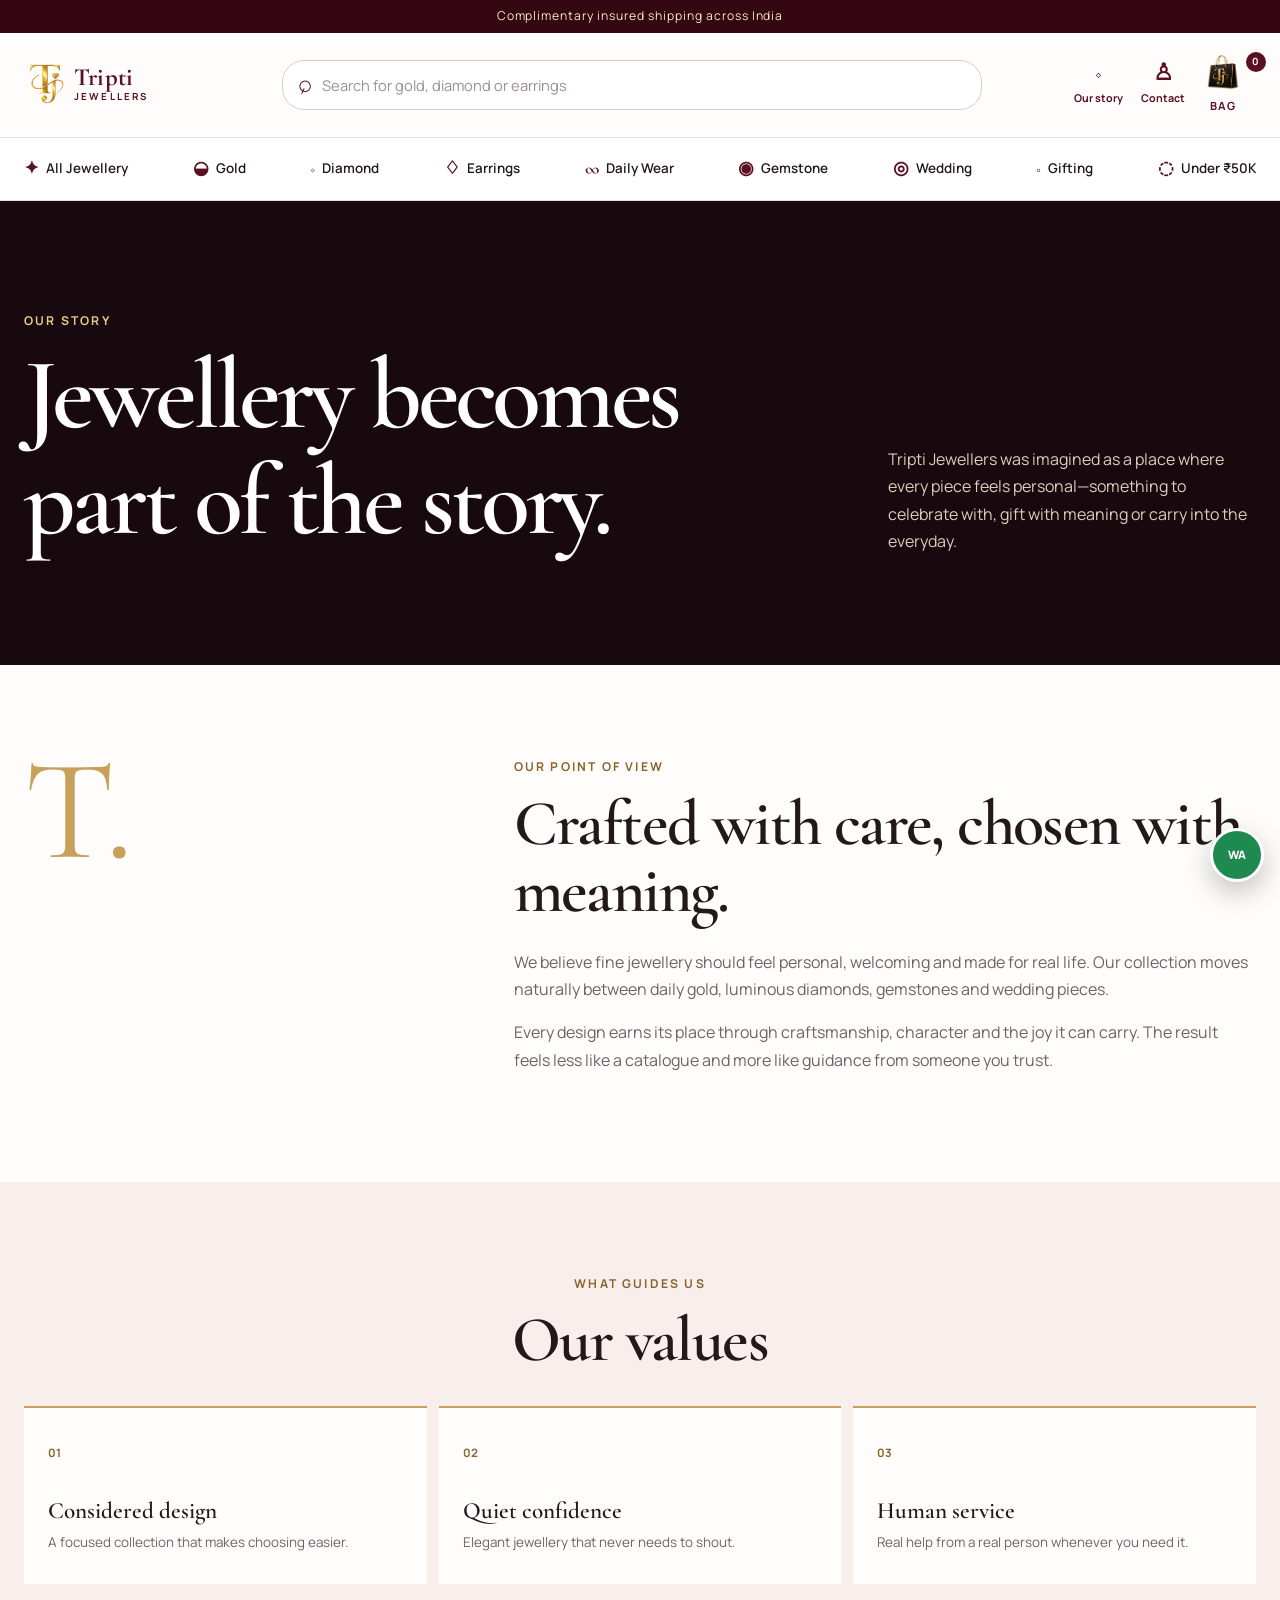
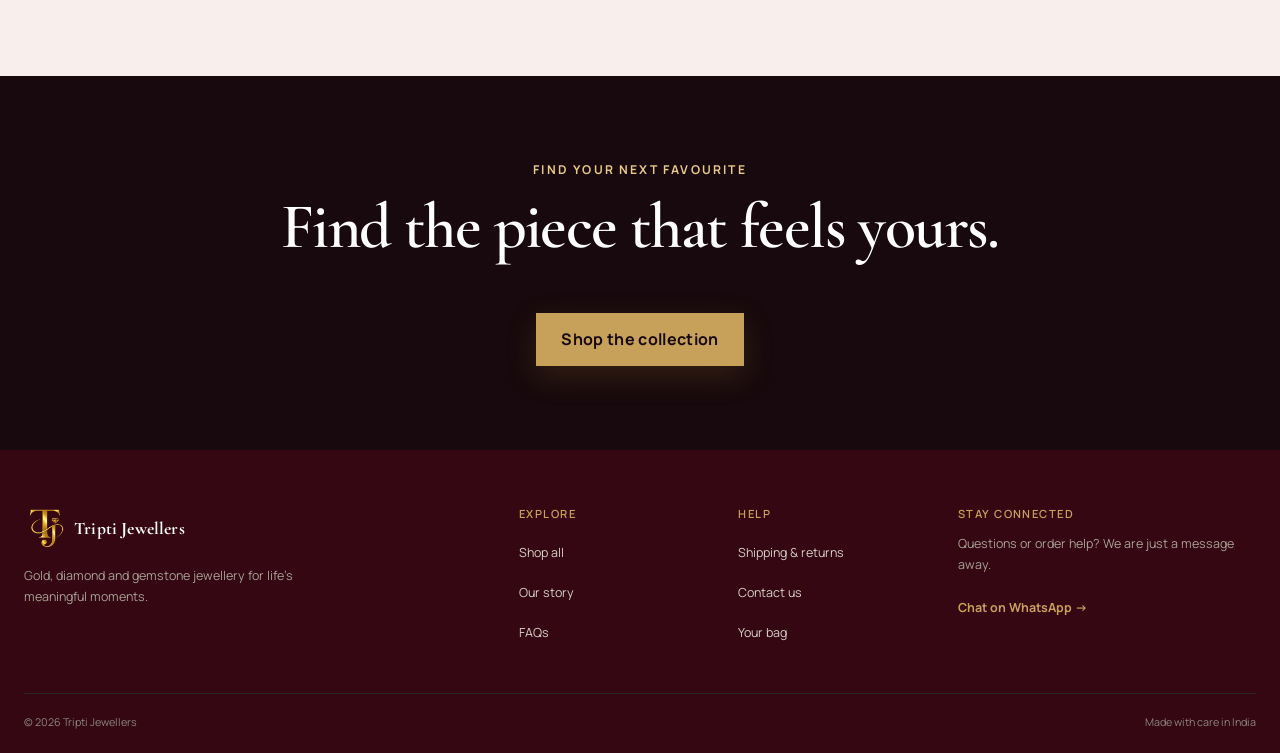
==== commit 015c6c5b: "Use branded shopping bag icon" ====
--- a/about.html
+++ b/about.html
@@ -20,7 +20,7 @@
       <nav class="header-actions" aria-label="Quick links">
         <a href="about.html" class="header-action header-action-story"><span aria-hidden="true">◇</span><span>Our story</span></a>
         <a href="contact.html" class="header-action"><span aria-hidden="true">♙</span><span>Contact</span></a>
-        <a class="cart-link" href="cart.html" aria-label="View shopping bag"><span aria-hidden="true">▢</span><span>Bag</span><span class="cart-count" aria-live="polite">0</span></a>
+        <a class="cart-link" href="cart.html" aria-label="View shopping bag"><span class="cart-icon-image" aria-hidden="true"><img src="images/tripti-shopping-bag-icon.png" alt=""></span><span>Bag</span><span class="cart-count" aria-live="polite">0</span></a>
       </nav>
     </div>
     <nav class="category-nav" aria-label="Jewellery categories">
--- a/css/style.css
+++ b/css/style.css
@@ -347,7 +347,8 @@
 .header-actions { grid-column: 3; grid-row: 1; display: flex; align-items: center; gap: 2px; }
 .header-action { display: none; }
 .cart-link { grid-column: auto; grid-row: auto; min-height: 44px; gap: 5px; padding: 0 2px; color: var(--burgundy); font-size: .7rem; }
-.cart-link > span:first-child { font-size: 1.35rem; font-weight: 400; }
+.cart-icon-image { width: 30px; height: 30px; display: grid; place-items: center; flex: 0 0 auto; }
+.cart-icon-image img { width: 100%; height: 100%; object-fit: contain; }
 .cart-count { min-width: 20px; width: 20px; height: 20px; background: var(--burgundy); font-size: .62rem; }
 .category-nav { display: none; }
 
@@ -398,6 +399,7 @@
   .header-action { min-height: 48px; display: grid; place-items: center; color: var(--burgundy); font-size: .67rem; font-weight: 700; }
   .header-action > span:first-child { font-family: var(--display); font-size: 1.45rem; line-height: 1; }
   .cart-link { min-height: 48px; display: grid; grid-template-columns: auto auto; place-items: center; }
+  .cart-icon-image { width: 36px; height: 36px; }
   .cart-link > span:nth-child(2) { display: block; }
   .cart-count { grid-column: 2; grid-row: 1; margin: -22px -12px 0 0; }
   .category-nav { display: block; border-top: 1px solid var(--line); background: var(--white); }
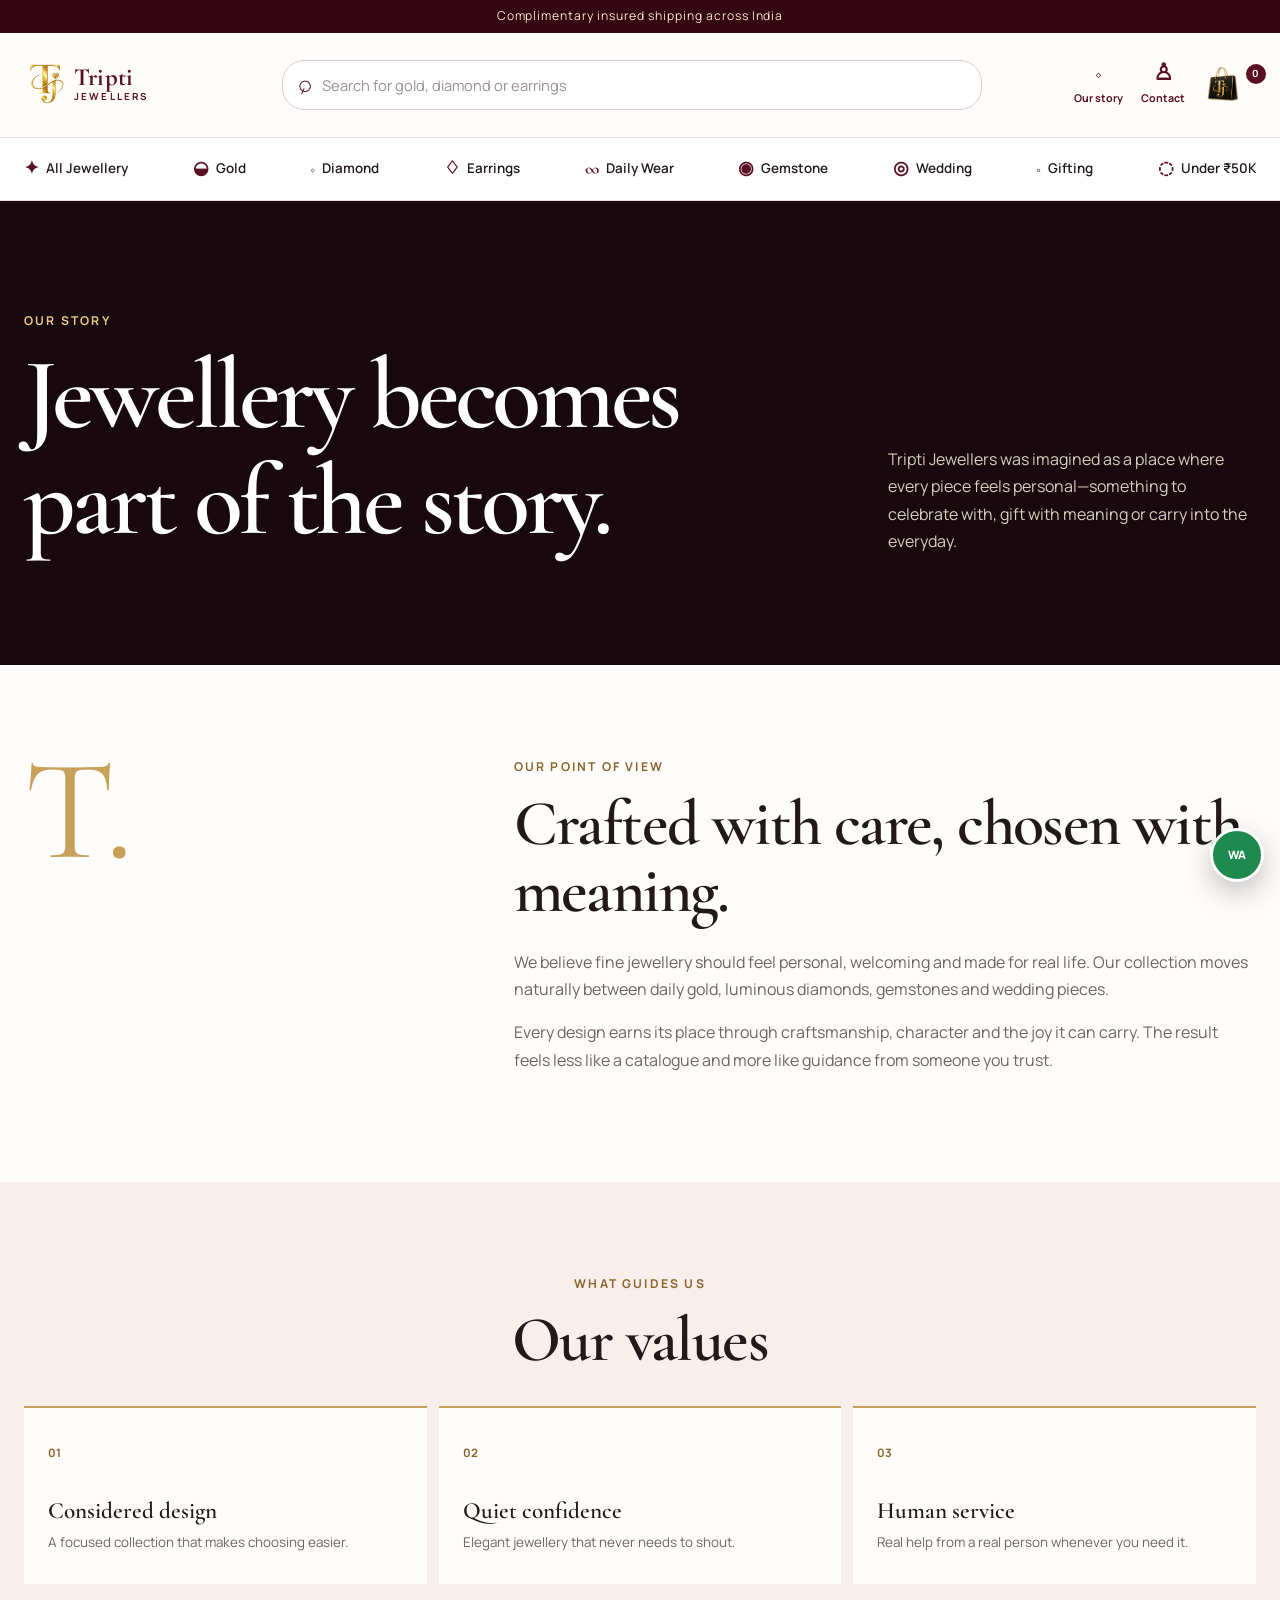
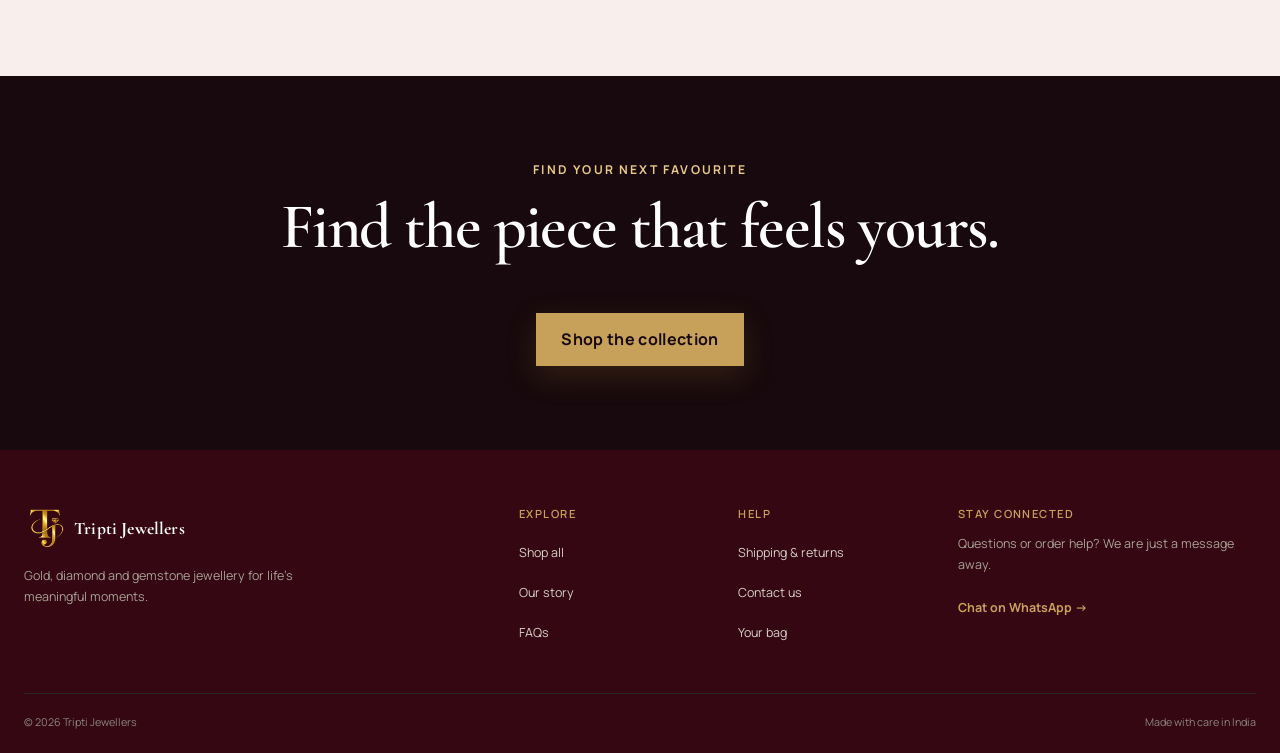
==== commit 5f6e9f5c: "Remove bag label from header" ====
--- a/about.html
+++ b/about.html
@@ -20,7 +20,7 @@
       <nav class="header-actions" aria-label="Quick links">
         <a href="about.html" class="header-action header-action-story"><span aria-hidden="true">◇</span><span>Our story</span></a>
         <a href="contact.html" class="header-action"><span aria-hidden="true">♙</span><span>Contact</span></a>
-        <a class="cart-link" href="cart.html" aria-label="View shopping bag"><span class="cart-icon-image" aria-hidden="true"><img src="images/tripti-shopping-bag-icon.png" alt=""></span><span>Bag</span><span class="cart-count" aria-live="polite">0</span></a>
+        <a class="cart-link" href="cart.html" aria-label="View shopping bag"><span class="cart-icon-image" aria-hidden="true"><img src="images/tripti-shopping-bag-icon.png" alt=""></span><span class="cart-count" aria-live="polite">0</span></a>
       </nav>
     </div>
     <nav class="category-nav" aria-label="Jewellery categories">
--- a/css/style.css
+++ b/css/style.css
@@ -400,7 +400,6 @@
   .header-action > span:first-child { font-family: var(--display); font-size: 1.45rem; line-height: 1; }
   .cart-link { min-height: 48px; display: grid; grid-template-columns: auto auto; place-items: center; }
   .cart-icon-image { width: 36px; height: 36px; }
-  .cart-link > span:nth-child(2) { display: block; }
   .cart-count { grid-column: 2; grid-row: 1; margin: -22px -12px 0 0; }
   .category-nav { display: block; border-top: 1px solid var(--line); background: var(--white); }
   .category-nav-inner { min-height: 62px; display: flex; align-items: center; justify-content: space-between; gap: 18px; overflow-x: auto; scrollbar-width: none; }
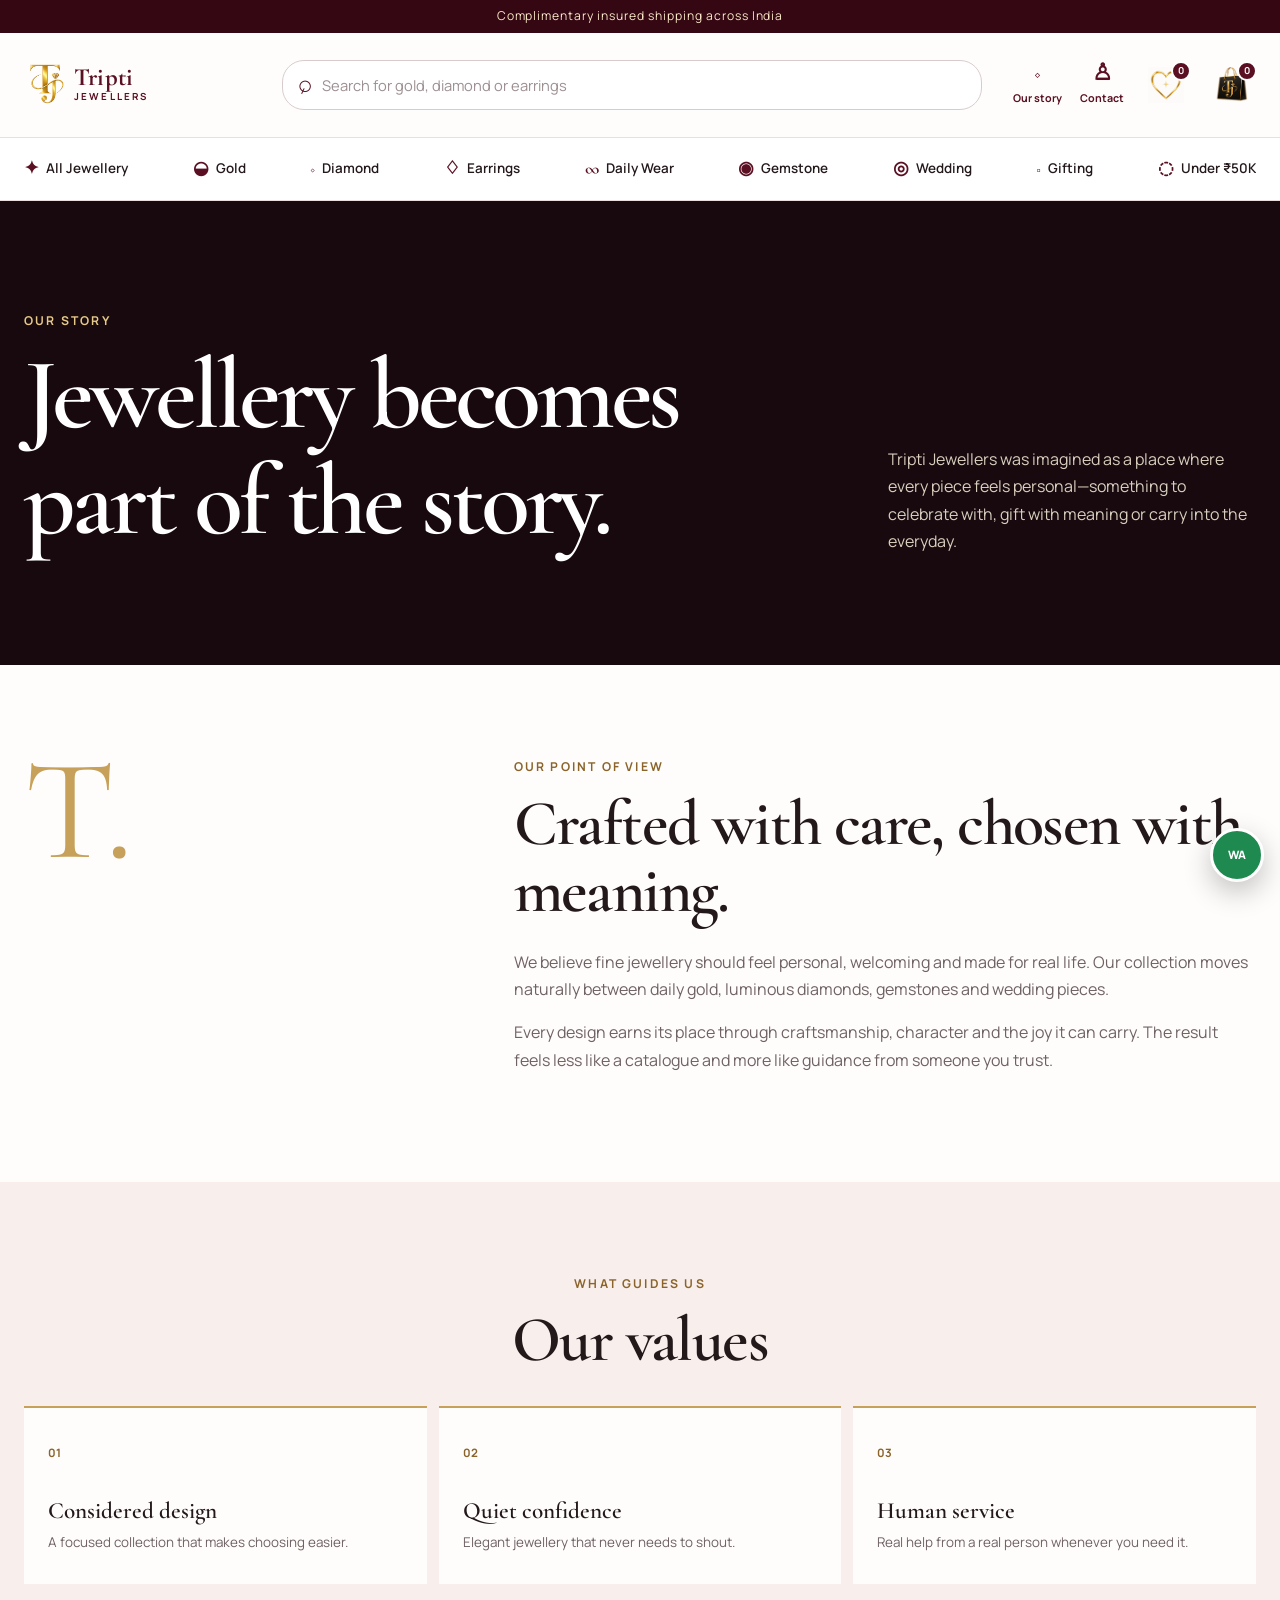
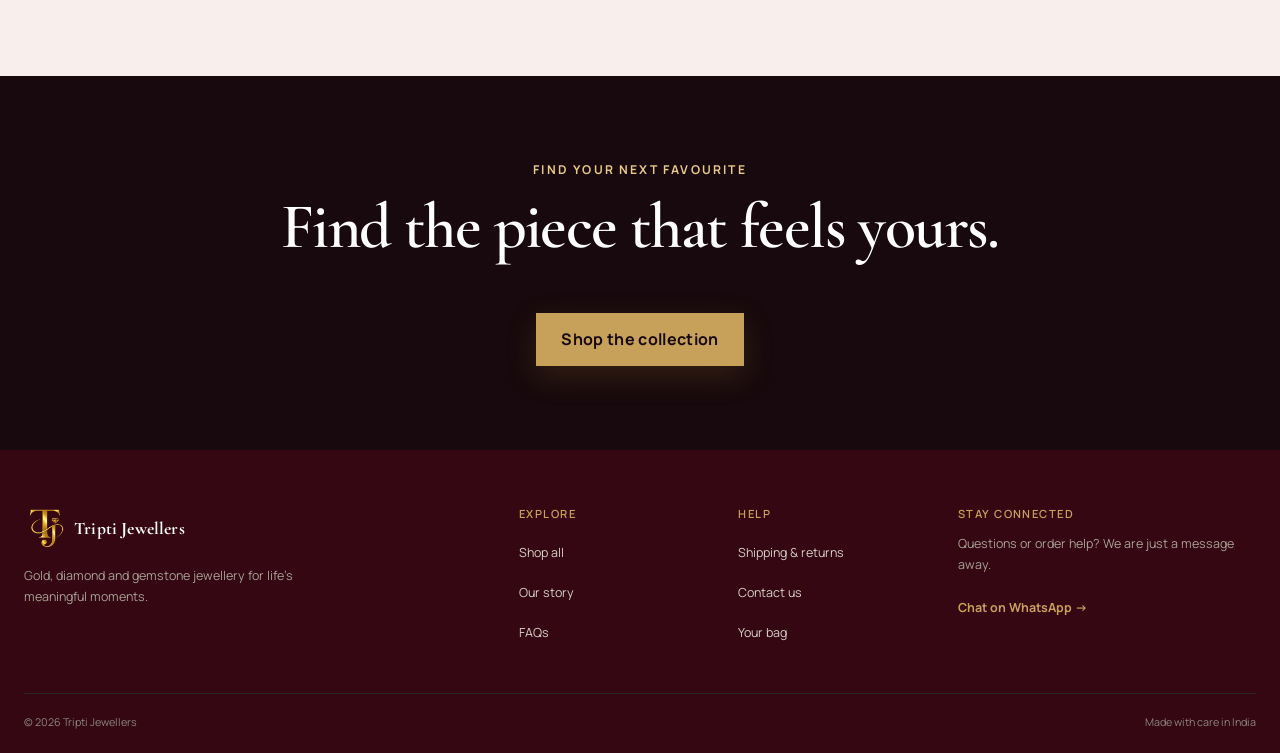
==== commit 428323b5: "Add functional jewellery wishlist" ====
--- a/about.html
+++ b/about.html
@@ -20,6 +20,7 @@
       <nav class="header-actions" aria-label="Quick links">
         <a href="about.html" class="header-action header-action-story"><span aria-hidden="true">◇</span><span>Our story</span></a>
         <a href="contact.html" class="header-action"><span aria-hidden="true">♙</span><span>Contact</span></a>
+        <a class="wishlist-link" href="wishlist.html" aria-label="View wishlist"><span class="wishlist-icon-image" aria-hidden="true"><img src="images/tripti-wishlist-heart.png" alt=""></span><span class="wishlist-count" aria-live="polite">0</span></a>
         <a class="cart-link" href="cart.html" aria-label="View shopping bag"><span class="cart-icon-image" aria-hidden="true"><img src="images/tripti-shopping-bag-icon.png" alt=""></span><span class="cart-count" aria-live="polite">0</span></a>
       </nav>
     </div>
--- a/css/style.css
+++ b/css/style.css
@@ -107,7 +107,7 @@
 
 /* Product cards */
 .product-grid { display: grid; grid-template-columns: repeat(2, minmax(0, 1fr)); gap: 28px 10px; }
-.product-card { min-width: 0; }
+.product-card { position: relative; min-width: 0; }
 .product-image-wrap { position: relative; display: block; overflow: hidden; aspect-ratio: 4 / 5; background: #ece2d1; }
 .product-image-wrap img { height: 100%; object-fit: cover; transition: transform .5s ease, filter .5s ease; }
 .product-card:hover .product-image-wrap img { transform: scale(1.025); filter: contrast(1.03); }
@@ -121,6 +121,9 @@
 .old-price { margin-left: 4px; color: #8b847b; font-size: .75em; font-weight: 500; text-decoration: line-through; }
 .quick-add { width: 44px; height: 44px; flex: 0 0 auto; background: transparent; border: 1px solid var(--ink); border-radius: 50%; font-size: 1.35rem; cursor: pointer; transition: background .2s, color .2s, transform .2s; }
 .quick-add:hover { background: var(--ink); color: var(--white); transform: rotate(90deg); }
+.wishlist-toggle { position: absolute; z-index: 3; top: 10px; right: 10px; width: 42px; height: 42px; display: grid; place-items: center; padding: 0; background: rgba(255, 253, 251, .94); color: var(--burgundy); border: 1px solid rgba(90, 16, 34, .18); border-radius: 50%; box-shadow: 0 6px 20px rgba(35, 25, 27, .12); font-family: var(--display); font-size: 1.45rem; line-height: 1; cursor: pointer; transition: transform .2s, background-color .2s, color .2s; }
+.wishlist-toggle:hover { transform: translateY(-2px); }
+.wishlist-toggle.is-saved { background: var(--burgundy); color: var(--white); }
 
 /* Story and benefits */
 .story-banner { padding: 70px 0; background: var(--black); color: var(--white); }
@@ -175,6 +178,9 @@
 .quantity-control input { min-height: 44px; padding: 0; border: 0; text-align: center; -moz-appearance: textfield; }
 .quantity-control input::-webkit-inner-spin-button { appearance: none; }
 .delivery-note { display: flex; gap: 14px; padding: 18px; background: var(--cream); }
+.wishlist-detail-button { width: 100%; min-height: 48px; display: flex; align-items: center; justify-content: center; gap: 9px; margin: -12px 0 20px; padding: 10px 18px; background: transparent; color: var(--burgundy); border: 1px solid var(--burgundy); font-weight: 700; cursor: pointer; transition: background-color .2s, color .2s; }
+.wishlist-detail-button span:first-child { font-family: var(--display); font-size: 1.35rem; line-height: 1; }
+.wishlist-detail-button:hover, .wishlist-detail-button.is-saved { background: var(--burgundy); color: var(--white); }
 .delivery-note > span { color: var(--gold-dark); }
 .delivery-note strong { font-size: .8rem; }
 .delivery-note p { margin: 2px 0 0; color: var(--muted); font-size: .73rem; }
@@ -213,6 +219,11 @@
 .upi-panel h2 { margin-bottom: 8px; }
 .upi-panel p { margin-bottom: 4px; font-size: .77rem; }
 .upi-panel img { width: 88px; height: 88px; }
+
+/* Wishlist */
+.wishlist-section { min-height: 540px; }
+.wishlist-toolbar { display: flex; flex-wrap: wrap; align-items: center; justify-content: space-between; gap: 12px 24px; margin-bottom: 28px; }
+.wishlist-toolbar p { margin: 0; color: var(--muted); font-size: .86rem; font-weight: 600; }
 
 /* About */
 .about-hero { padding: 76px 0; background: var(--black); color: var(--white); }
@@ -346,10 +357,12 @@
 .site-search input::placeholder { color: #9c8f91; }
 .header-actions { grid-column: 3; grid-row: 1; display: flex; align-items: center; gap: 2px; }
 .header-action { display: none; }
-.cart-link { grid-column: auto; grid-row: auto; min-height: 44px; gap: 5px; padding: 0 2px; color: var(--burgundy); font-size: .7rem; }
-.cart-icon-image { width: 30px; height: 30px; display: grid; place-items: center; flex: 0 0 auto; }
-.cart-icon-image img { width: 100%; height: 100%; object-fit: contain; }
-.cart-count { min-width: 20px; width: 20px; height: 20px; background: var(--burgundy); font-size: .62rem; }
+.wishlist-link, .cart-link { position: relative; width: 42px; min-height: 44px; display: grid; place-items: center; padding: 0; color: var(--burgundy); }
+.wishlist-icon-image, .cart-icon-image { width: 30px; height: 30px; display: grid; place-items: center; flex: 0 0 auto; }
+.wishlist-icon-image img, .cart-icon-image img { width: 100%; height: 100%; object-fit: contain; }
+.wishlist-icon-image img { mix-blend-mode: multiply; }
+.wishlist-count, .cart-count { position: absolute; top: 0; right: -1px; min-width: 20px; width: 20px; height: 20px; display: grid; place-items: center; background: var(--burgundy); color: var(--white); border: 2px solid var(--white); border-radius: 50%; font-size: .6rem; font-weight: 700; }
+.wishlist-link[aria-current="page"] .wishlist-icon-image { filter: saturate(1.25) drop-shadow(0 3px 6px rgba(138, 100, 42, .24)); }
 .category-nav { display: none; }
 
 .menu-backdrop { position: fixed; z-index: 89; inset: 0; background: rgba(20, 6, 10, .48); backdrop-filter: blur(2px); }
@@ -398,9 +411,8 @@
   .header-actions { grid-column: 3; grid-row: 1; justify-self: end; gap: 18px; }
   .header-action { min-height: 48px; display: grid; place-items: center; color: var(--burgundy); font-size: .67rem; font-weight: 700; }
   .header-action > span:first-child { font-family: var(--display); font-size: 1.45rem; line-height: 1; }
-  .cart-link { min-height: 48px; display: grid; grid-template-columns: auto auto; place-items: center; }
-  .cart-icon-image { width: 36px; height: 36px; }
-  .cart-count { grid-column: 2; grid-row: 1; margin: -22px -12px 0 0; }
+  .wishlist-link, .cart-link { width: 48px; min-height: 48px; }
+  .wishlist-icon-image, .cart-icon-image { width: 36px; height: 36px; }
   .category-nav { display: block; border-top: 1px solid var(--line); background: var(--white); }
   .category-nav-inner { min-height: 62px; display: flex; align-items: center; justify-content: space-between; gap: 18px; overflow-x: auto; scrollbar-width: none; }
   .category-nav-inner::-webkit-scrollbar { display: none; }
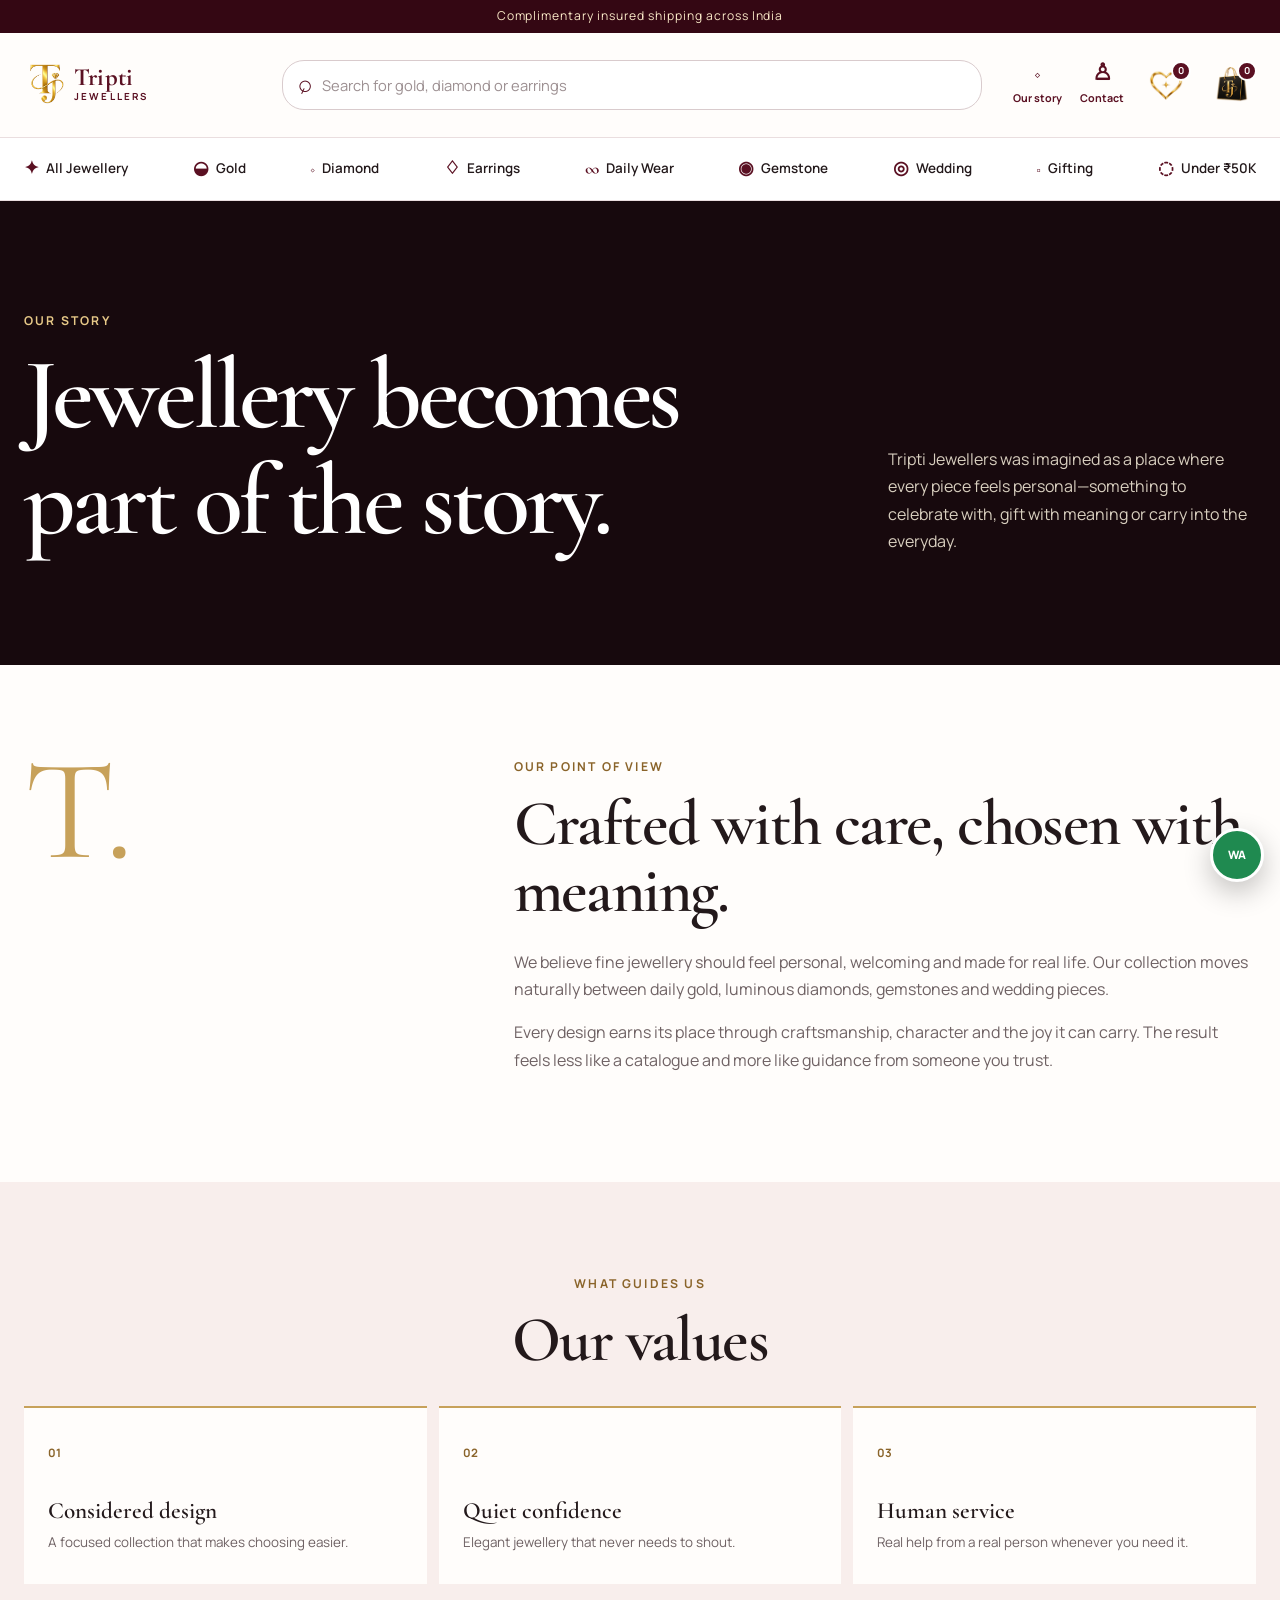
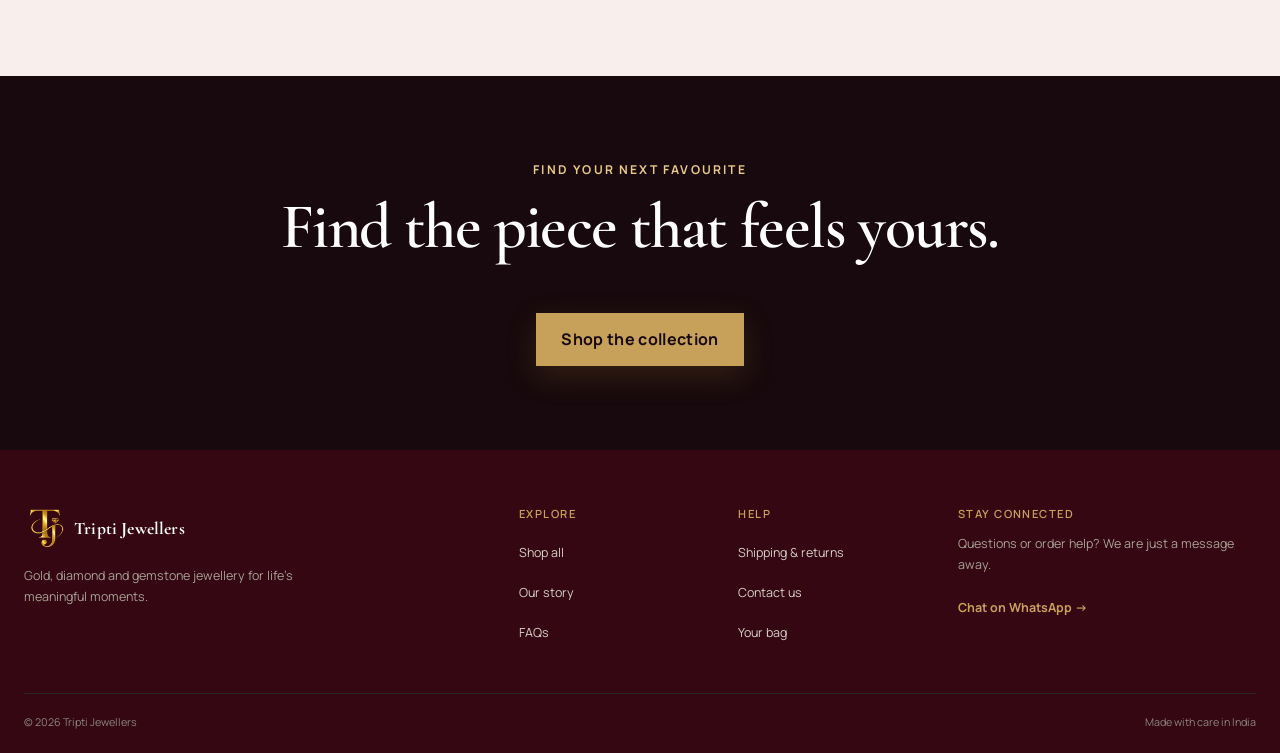
==== commit 524cc7e1: "Rename wishlist to watchlist" ====
--- a/about.html
+++ b/about.html
@@ -20,7 +20,7 @@
       <nav class="header-actions" aria-label="Quick links">
         <a href="about.html" class="header-action header-action-story"><span aria-hidden="true">◇</span><span>Our story</span></a>
         <a href="contact.html" class="header-action"><span aria-hidden="true">♙</span><span>Contact</span></a>
-        <a class="wishlist-link" href="wishlist.html" aria-label="View wishlist"><span class="wishlist-icon-image" aria-hidden="true"><img src="images/tripti-wishlist-heart.png" alt=""></span><span class="wishlist-count" aria-live="polite">0</span></a>
+        <a class="wishlist-link" href="watchlist.html" aria-label="View watchlist"><span class="wishlist-icon-image" aria-hidden="true"><img src="images/tripti-watchlist-heart.png" alt=""></span><span class="wishlist-count" aria-live="polite">0</span></a>
         <a class="cart-link" href="cart.html" aria-label="View shopping bag"><span class="cart-icon-image" aria-hidden="true"><img src="images/tripti-shopping-bag-icon.png" alt=""></span><span class="cart-count" aria-live="polite">0</span></a>
       </nav>
     </div>
--- a/css/style.css
+++ b/css/style.css
@@ -147,6 +147,7 @@
 .empty-state { padding: 70px 20px; text-align: center; }
 .empty-state h1, .empty-state h2 { margin-bottom: 12px; }
 .empty-symbol { margin-bottom: 24px; color: var(--gold); font-family: var(--display); font-size: 6rem; line-height: 1; }
+.empty-symbol img { width: 112px; height: 112px; object-fit: contain; }
 
 /* Shop */
 .shop-section { min-height: 560px; }
@@ -360,7 +361,6 @@
 .wishlist-link, .cart-link { position: relative; width: 42px; min-height: 44px; display: grid; place-items: center; padding: 0; color: var(--burgundy); }
 .wishlist-icon-image, .cart-icon-image { width: 30px; height: 30px; display: grid; place-items: center; flex: 0 0 auto; }
 .wishlist-icon-image img, .cart-icon-image img { width: 100%; height: 100%; object-fit: contain; }
-.wishlist-icon-image img { mix-blend-mode: multiply; }
 .wishlist-count, .cart-count { position: absolute; top: 0; right: -1px; min-width: 20px; width: 20px; height: 20px; display: grid; place-items: center; background: var(--burgundy); color: var(--white); border: 2px solid var(--white); border-radius: 50%; font-size: .6rem; font-weight: 700; }
 .wishlist-link[aria-current="page"] .wishlist-icon-image { filter: saturate(1.25) drop-shadow(0 3px 6px rgba(138, 100, 42, .24)); }
 .category-nav { display: none; }
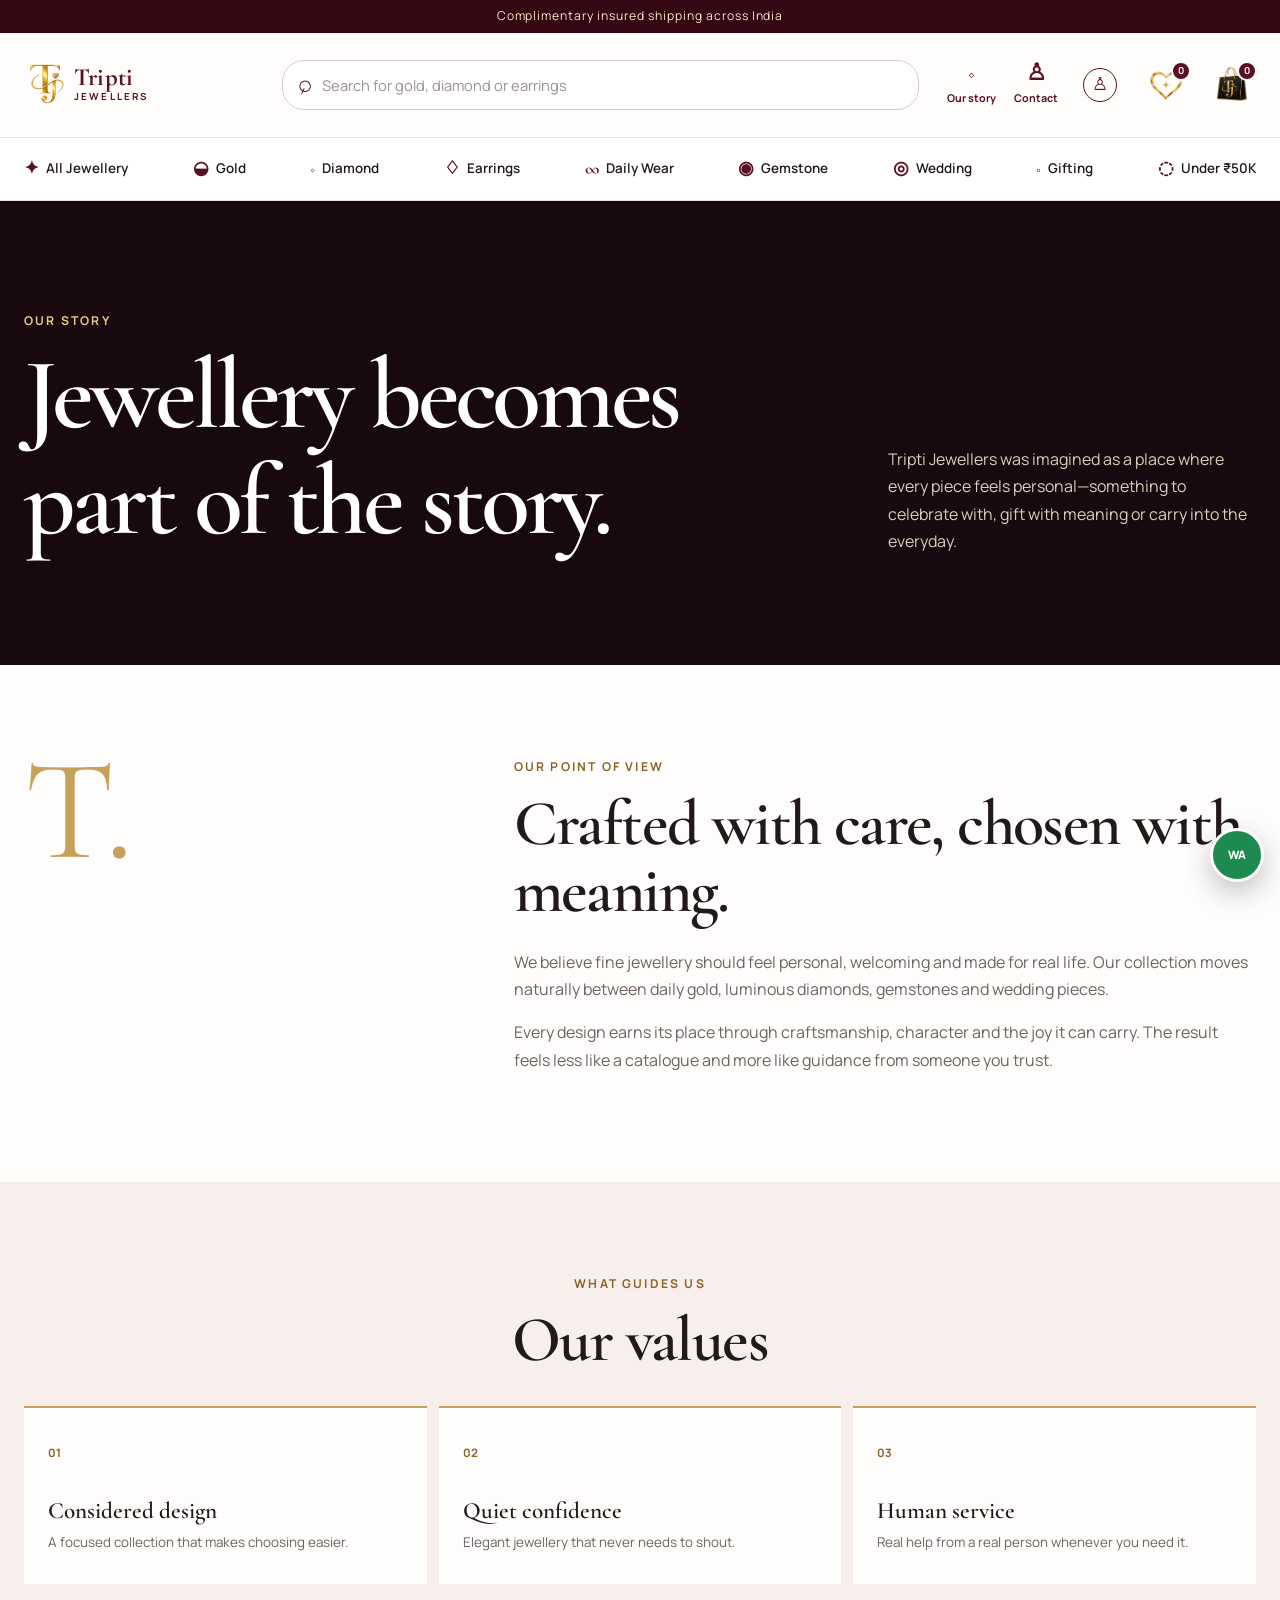
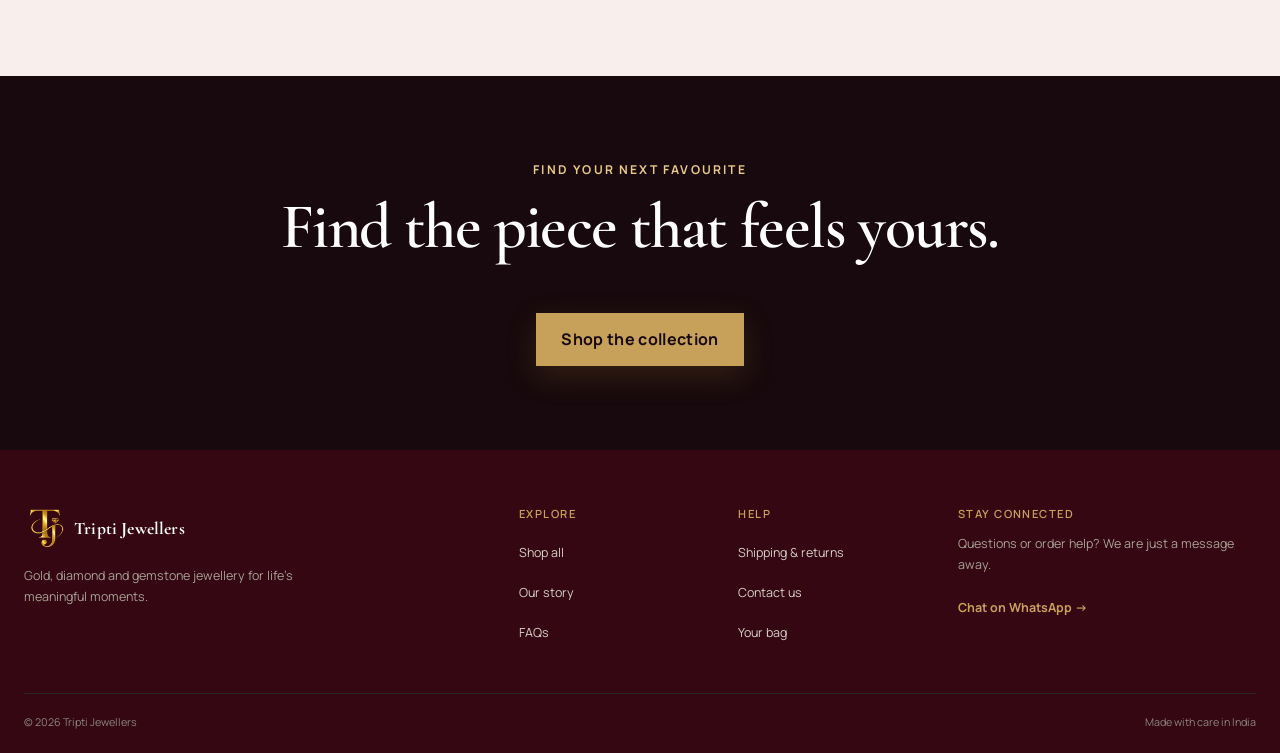
==== commit c1401cfe: "Add secure customer accounts and store admin dashboard" ====
--- a/about.html
+++ b/about.html
@@ -20,6 +20,7 @@
       <nav class="header-actions" aria-label="Quick links">
         <a href="about.html" class="header-action header-action-story"><span aria-hidden="true">◇</span><span>Our story</span></a>
         <a href="contact.html" class="header-action"><span aria-hidden="true">♙</span><span>Contact</span></a>
+        <a class="account-link" href="login.html" aria-label="Login or view account" data-account-link><span class="account-icon" aria-hidden="true">♙</span><span class="sr-only" data-account-text>Login</span></a>
         <a class="wishlist-link" href="watchlist.html" aria-label="View watchlist"><span class="wishlist-icon-image" aria-hidden="true"><img src="images/tripti-watchlist-heart.png" alt=""></span><span class="wishlist-count" aria-live="polite">0</span></a>
         <a class="cart-link" href="cart.html" aria-label="View shopping bag"><span class="cart-icon-image" aria-hidden="true"><img src="images/tripti-shopping-bag-icon.png" alt=""></span><span class="cart-count" aria-live="polite">0</span></a>
       </nav>
@@ -45,9 +46,9 @@
     <nav class="mobile-menu-links" aria-label="Shop categories">
       <a href="shop.html"><span>✦</span>All Jewellery<b>›</b></a><a href="shop.html?category=Gold"><span>◒</span>Gold<b>›</b></a><a href="shop.html?category=Diamond"><span>◇</span>Diamond<b>›</b></a><a href="shop.html?category=Earrings"><span>♢</span>Earrings<b>›</b></a><a href="shop.html?category=Daily%20Wear"><span>∞</span>Daily Wear<b>›</b></a><a href="shop.html?category=Gemstone"><span>◉</span>Gemstone<b>›</b></a><a href="shop.html?category=Wedding"><span>◎</span>Wedding<b>›</b></a><a href="shop.html?category=Gifting"><span>□</span>Gifting<b>›</b></a><a href="shop.html?category=Under%2050K"><span>◌</span>Under ₹50K<b>›</b></a>
     </nav>
-    <div class="mobile-menu-pages"><a href="about.html">Our story</a><a href="contact.html">Contact & stores</a></div>
+    <div class="mobile-menu-pages"><a href="about.html">Our story</a><a href="contact.html">Contact & stores</a><a href="login.html" data-account-menu-link><span data-account-menu-text>Login</span></a></div>
   </aside>
   <main id="main-content"><section class="about-hero"><div class="container about-hero-grid"><div><p class="eyebrow eyebrow-light">Our story</p><h1>Jewellery becomes part of the story.</h1></div><p>Tripti Jewellers was imagined as a place where every piece feels personal—something to celebrate with, gift with meaning or carry into the everyday.</p></div></section><section class="section"><div class="container editorial-grid"><div class="editorial-mark">T.</div><article><p class="eyebrow">Our point of view</p><h2>Crafted with care, chosen with meaning.</h2><p>We believe fine jewellery should feel personal, welcoming and made for real life. Our collection moves naturally between daily gold, luminous diamonds, gemstones and wedding pieces.</p><p>Every design earns its place through craftsmanship, character and the joy it can carry. The result feels less like a catalogue and more like guidance from someone you trust.</p></article></div></section><section class="section section-cream"><div class="container"><div class="section-heading centered-heading"><p class="eyebrow">What guides us</p><h2>Our values</h2></div><div class="value-grid"><article><span>01</span><h3>Considered design</h3><p>A focused collection that makes choosing easier.</p></article><article><span>02</span><h3>Quiet confidence</h3><p>Elegant jewellery that never needs to shout.</p></article><article><span>03</span><h3>Human service</h3><p>Real help from a real person whenever you need it.</p></article></div></div></section><section class="about-cta"><div class="container"><p class="eyebrow eyebrow-light">Find your next favourite</p><h2>Find the piece that feels yours.</h2><a class="button button-gold" href="shop.html">Shop the collection</a></div></section></main>
-  <footer class="site-footer"><div class="container footer-grid"><div><a class="brand brand-footer" href="index.html" aria-label="Tripti Jewellers home"><span class="brand-mark brand-mark-image"><img src="images/tripti-tj-monogram-transparent.png" alt=""></span><span>Tripti Jewellers</span></a><p>Gold, diamond and gemstone jewellery for life's meaningful moments.</p></div><div><h2>Explore</h2><a href="shop.html">Shop all</a><a href="about.html">Our story</a><a href="contact.html#faq">FAQs</a></div><div><h2>Help</h2><a href="contact.html#shipping">Shipping & returns</a><a href="contact.html">Contact us</a><a href="cart.html">Your bag</a></div><div><h2>Stay connected</h2><p>Questions or order help? We are just a message away.</p><a class="footer-whatsapp" data-whatsapp-link href="#">Chat on WhatsApp →</a></div></div><div class="container footer-bottom"><span>© <span data-current-year></span> Tripti Jewellers</span><span>Made with care in India</span></div></footer><a class="whatsapp-float" data-whatsapp-link href="#" target="_blank" rel="noopener" aria-label="Chat with Tripti Jewellers on WhatsApp"><span>WA</span></a><div class="toast" role="status" aria-live="polite"></div><script src="js/products.js"></script><script src="js/main.js"></script>
+  <footer class="site-footer"><div class="container footer-grid"><div><a class="brand brand-footer" href="index.html" aria-label="Tripti Jewellers home"><span class="brand-mark brand-mark-image"><img src="images/tripti-tj-monogram-transparent.png" alt=""></span><span>Tripti Jewellers</span></a><p>Gold, diamond and gemstone jewellery for life's meaningful moments.</p></div><div><h2>Explore</h2><a href="shop.html">Shop all</a><a href="about.html">Our story</a><a href="contact.html#faq">FAQs</a></div><div><h2>Help</h2><a href="contact.html#shipping">Shipping & returns</a><a href="contact.html">Contact us</a><a href="cart.html">Your bag</a></div><div><h2>Stay connected</h2><p>Questions or order help? We are just a message away.</p><a class="footer-whatsapp" data-whatsapp-link href="#">Chat on WhatsApp →</a></div></div><div class="container footer-bottom"><span>© <span data-current-year></span> Tripti Jewellers</span><span>Made with care in India</span></div></footer><a class="whatsapp-float" data-whatsapp-link href="#" target="_blank" rel="noopener" aria-label="Chat with Tripti Jewellers on WhatsApp"><span>WA</span></a><div class="toast" role="status" aria-live="polite"></div><script src="js/supabase-client.js"></script><script src="js/products.js"></script><script src="js/main.js"></script>
 </body>
 </html>
--- a/css/style.css
+++ b/css/style.css
@@ -25,6 +25,7 @@
 }
 
 * { box-sizing: border-box; }
+[hidden] { display: none !important; }
 html { scroll-behavior: smooth; }
 body { margin: 0; background: var(--paper); color: var(--ink); font-family: var(--body); font-size: 1rem; line-height: 1.7; -webkit-font-smoothing: antialiased; }
 body, button, input, textarea, select { font-family: var(--body); }
@@ -75,6 +76,8 @@
 .button-gold:hover { background: #d5b36f; }
 .button-dark { background: var(--ink); color: var(--white); }
 .button-dark:hover { background: var(--gold-dark); }
+.button-outline { background: transparent; color: var(--burgundy); border-color: rgba(90, 16, 34, .3); }
+.button-outline:hover { background: var(--blush); }
 .button-full { width: 100%; }
 .text-link { min-height: 44px; display: inline-flex; align-items: center; gap: 8px; color: var(--ink); font-size: .88rem; font-weight: 700; border-bottom: 1px solid var(--gold); }
 .text-link span { transition: transform .2s; }
@@ -112,6 +115,7 @@
 .product-image-wrap img { height: 100%; object-fit: cover; transition: transform .5s ease, filter .5s ease; }
 .product-card:hover .product-image-wrap img { transform: scale(1.025); filter: contrast(1.03); }
 .product-badge { position: absolute; top: 10px; left: 10px; padding: 5px 8px; background: var(--black); color: var(--white); font-size: .62rem; font-weight: 700; letter-spacing: .06em; text-transform: uppercase; }
+.stock-badge { position: absolute; right: 10px; bottom: 10px; padding: 5px 8px; background: rgba(255,255,255,.92); color: var(--burgundy); font-size: .62rem; font-weight: 800; text-transform: uppercase; }
 .product-card-body { padding-top: 13px; }
 .product-category { margin-bottom: 4px; color: var(--gold-dark); font-size: .67rem; font-weight: 700; letter-spacing: .12em; text-transform: uppercase; }
 .product-card h3 { min-height: 2.2em; margin-bottom: 8px; font-family: var(--body); font-size: .9rem; font-weight: 600; line-height: 1.35; }
@@ -121,12 +125,16 @@
 .old-price { margin-left: 4px; color: #8b847b; font-size: .75em; font-weight: 500; text-decoration: line-through; }
 .quick-add { width: 44px; height: 44px; flex: 0 0 auto; background: transparent; border: 1px solid var(--ink); border-radius: 50%; font-size: 1.35rem; cursor: pointer; transition: background .2s, color .2s, transform .2s; }
 .quick-add:hover { background: var(--ink); color: var(--white); transform: rotate(90deg); }
+.quick-add:disabled, .button:disabled { opacity: .55; cursor: not-allowed; transform: none; }
 .wishlist-toggle { position: absolute; z-index: 3; top: 10px; right: 10px; width: 42px; height: 42px; display: grid; place-items: center; padding: 0; background: rgba(255, 253, 251, .94); color: var(--burgundy); border: 1px solid rgba(90, 16, 34, .18); border-radius: 50%; box-shadow: 0 6px 20px rgba(35, 25, 27, .12); font-family: var(--display); font-size: 1.45rem; line-height: 1; cursor: pointer; transition: transform .2s, background-color .2s, color .2s; }
 .wishlist-toggle:hover { transform: translateY(-2px); }
 .wishlist-toggle.is-saved { background: var(--burgundy); color: var(--white); }
 
 /* Story and benefits */
 .story-banner { padding: 70px 0; background: var(--black); color: var(--white); }
+.managed-home-banner { min-height: 360px; display: grid; align-items: center; padding: 64px 0; background: linear-gradient(135deg, var(--burgundy-dark), var(--burgundy)); background-position: center; background-size: cover; color: var(--white); }
+.managed-home-banner h2 { max-width: 700px; margin-bottom: 14px; }
+.managed-home-banner p:not(.eyebrow) { max-width: 620px; color: #eadde0; }
 .story-grid { display: grid; gap: 30px; }
 .story-number { color: var(--gold); font-family: var(--display); font-size: 7rem; line-height: .8; }
 .story-grid h2 { margin-bottom: 0; }
@@ -226,6 +234,137 @@
 .wishlist-toolbar { display: flex; flex-wrap: wrap; align-items: center; justify-content: space-between; gap: 12px 24px; margin-bottom: 28px; }
 .wishlist-toolbar p { margin: 0; color: var(--muted); font-size: .86rem; font-weight: 600; }
 
+/* Customer login and account */
+.account-header { min-height: 78px; display: grid; align-items: center; background: var(--paper); border-bottom: 1px solid var(--line); }
+.account-header .container { display: flex; align-items: center; justify-content: space-between; gap: 20px; }
+.account-header .brand { grid-column: auto; justify-self: auto; color: var(--burgundy); }
+.account-header-links { display: flex; align-items: center; gap: 16px; font-size: .82rem; font-weight: 700; }
+.auth-main { min-height: calc(100vh - 112px); display: grid; place-items: center; padding: 34px 16px; background: linear-gradient(135deg, var(--burgundy-dark), #6e1830); }
+.auth-shell { width: min(100%, 980px); display: grid; overflow: hidden; background: var(--paper); box-shadow: 0 28px 80px rgba(24, 3, 9, .3); }
+.auth-brand-panel { min-height: 280px; display: flex; flex-direction: column; justify-content: flex-end; padding: 34px 28px; background: linear-gradient(140deg, rgba(30, 4, 11, .96), rgba(90, 16, 34, .88)), url('../images/hero-jewellery.png') center/cover; color: var(--white); }
+.auth-brand-panel h1 { max-width: 520px; margin-bottom: 16px; font-size: clamp(2.8rem, 10vw, 4.6rem); }
+.auth-brand-panel > p:not(.eyebrow) { max-width: 520px; color: #eadde0; }
+.auth-brand-panel > a { width: max-content; margin-top: 18px; color: #efd396; border-bottom: 1px solid currentColor; font-size: .82rem; font-weight: 700; }
+.auth-form-panel { padding: 34px 24px; }
+.auth-form-panel h2 { margin-bottom: 10px; font-size: 2.6rem; }
+.auth-form-panel > p:not(.eyebrow) { margin-bottom: 24px; color: var(--muted); font-size: .9rem; }
+.auth-mode-switcher { display: grid; grid-template-columns: 1fr 1fr; margin-bottom: 34px; padding: 4px; background: var(--cream); }
+.auth-mode-switcher button { min-height: 44px; background: transparent; border: 0; color: var(--muted); font-size: .83rem; font-weight: 700; cursor: pointer; }
+.auth-mode-switcher button.is-active { background: var(--paper); color: var(--burgundy); box-shadow: 0 4px 16px rgba(35, 25, 27, .08); }
+.auth-form-panel label, .dashboard-card label, .admin-form label { display: block; margin: 0 0 6px; font-size: .78rem; font-weight: 700; }
+.auth-form-panel input, .dashboard-card input, .dashboard-card textarea, .admin-form input, .admin-form textarea, .admin-form select, .admin-table select { width: 100%; min-height: 48px; margin-bottom: 17px; padding: 10px 12px; background: var(--white); border: 1px solid #d8c9cc; color: var(--ink); }
+.auth-form-panel input:focus, .dashboard-card input:focus, .dashboard-card textarea:focus, .admin-form input:focus, .admin-form textarea:focus, .admin-form select:focus { outline: 2px solid rgba(199, 161, 90, .35); border-color: var(--gold-dark); }
+.auth-form-panel small { display: block; margin: -12px 0 18px; color: var(--muted); font-size: .72rem; }
+.auth-text-button { min-height: 44px; margin-top: 8px; padding: 6px 0; background: transparent; border: 0; color: var(--burgundy); font-size: .78rem; font-weight: 700; text-decoration: underline; cursor: pointer; }
+.auth-privacy { margin: 22px 0 0 !important; padding-top: 18px; border-top: 1px solid var(--line); font-size: .72rem !important; }
+.form-message, .dashboard-error, .admin-message { margin-bottom: 20px; padding: 12px 14px; background: #eef9f2; color: #17663b; border: 1px solid #bce3ca; font-size: .8rem; }
+.form-message[data-type="error"], .admin-message[data-type="error"], .dashboard-error { background: #fff0f1; color: #8d1d2b; border-color: #ecc3c8; }
+.dashboard-main { min-height: calc(100vh - 150px); padding: 38px 0 80px; background: #faf6f4; }
+.dashboard-loading { min-height: 60vh; display: grid; place-items: center; align-content: center; gap: 14px; color: var(--muted); }
+.dashboard-loading span { width: 38px; height: 38px; border: 3px solid var(--line); border-top-color: var(--burgundy); border-radius: 50%; animation: dashboard-spin .8s linear infinite; }
+@keyframes dashboard-spin { to { transform: rotate(360deg); } }
+.customer-dashboard { display: grid; gap: 32px; }
+.dashboard-welcome { display: flex; flex-direction: column; gap: 24px; padding: 30px 24px; background: var(--burgundy-dark); color: var(--white); }
+.dashboard-welcome h1 { margin-bottom: 8px; font-size: clamp(2.7rem, 9vw, 4.6rem); }
+.dashboard-welcome p:last-child { margin: 0; color: #d9c9cd; }
+.dashboard-welcome-actions { display: flex; flex-wrap: wrap; gap: 10px; align-items: center; }
+.dashboard-welcome .button-outline { color: var(--white); border-color: rgba(255,255,255,.35); }
+.dashboard-shortcuts { display: grid; grid-template-columns: repeat(2, minmax(0, 1fr)); gap: 1px; background: var(--line); border: 1px solid var(--line); }
+.dashboard-shortcuts a { min-height: 138px; display: flex; flex-direction: column; padding: 20px; background: var(--paper); }
+.dashboard-shortcuts span { color: var(--gold-dark); font-size: .7rem; font-weight: 700; }
+.dashboard-shortcuts strong { margin-top: auto; font-family: var(--display); font-size: 1.5rem; }
+.dashboard-shortcuts small { color: var(--muted); font-size: .72rem; }
+.dashboard-section, .dashboard-card { padding: 26px 22px; background: var(--paper); border: 1px solid var(--line); }
+.dashboard-section-heading { display: flex; flex-wrap: wrap; align-items: end; justify-content: space-between; gap: 12px; margin-bottom: 22px; }
+.dashboard-section-heading h2, .dashboard-card h2 { margin-bottom: 0; font-size: 2.2rem; }
+.order-history { display: grid; gap: 12px; }
+.order-card { display: grid; gap: 13px; padding: 18px; background: #faf6f4; border-left: 3px solid var(--gold); }
+.order-card h3 { margin: 0; font-family: var(--body); font-size: .9rem; }
+.order-card ul { margin: 0; padding-left: 18px; color: var(--muted); font-size: .78rem; }
+.status-badge { width: max-content; display: inline-flex; align-items: center; padding: 4px 9px; background: #f5e8c9; color: #735017; border-radius: 99px; font-size: .67rem; font-weight: 800; text-transform: capitalize; }
+.status-confirmed, .status-processing { background: #e9eefb; color: #264c91; }
+.status-shipped { background: #e7f2fa; color: #176182; }
+.status-delivered { background: #e8f5ec; color: #17663b; }
+.status-cancelled { background: #fbe9eb; color: #8d1d2b; }
+.dashboard-two-column { display: grid; gap: 20px; }
+.dashboard-card form { margin-top: 22px; }
+.dashboard-card input[readonly] { background: #f4efee; color: var(--muted); }
+.form-success { margin: 10px 0 0; color: var(--success); font-size: .78rem; font-weight: 700; }
+.address-list { display: grid; gap: 10px; margin: 20px 0; }
+.address-card { display: flex; justify-content: space-between; gap: 16px; padding: 16px; background: #faf6f4; }
+.address-card h3 { margin-bottom: 7px; font-family: var(--body); font-size: .9rem; }
+.address-card p { margin: 0; color: var(--muted); font-size: .75rem; }
+.address-form-drawer { border-top: 1px solid var(--line); }
+.address-form-drawer summary { min-height: 52px; display: flex; align-items: center; color: var(--burgundy); font-weight: 700; cursor: pointer; }
+.form-row { display: grid; gap: 0 12px; }
+.dashboard-muted, .dashboard-inline-error { color: var(--muted); font-size: .8rem; }
+.dashboard-inline-error { color: #8d1d2b; }
+.dashboard-footer { padding: 24px 0; background: var(--burgundy-dark); color: #d9c9cd; font-size: .74rem; }
+.dashboard-footer .container { display: flex; justify-content: space-between; gap: 20px; }
+
+/* Store administration */
+.admin-body { background: #f5f1ef; }
+.admin-app { min-height: 100vh; }
+.admin-sidebar { padding: 18px 16px; background: var(--burgundy-dark); color: var(--white); }
+.admin-sidebar .brand { grid-column: auto; justify-self: start; margin-bottom: 20px; }
+.admin-sidebar nav { display: flex; gap: 8px; overflow-x: auto; padding-bottom: 6px; }
+.admin-sidebar nav button { min-width: max-content; min-height: 46px; display: inline-flex; align-items: center; gap: 8px; padding: 8px 14px; background: transparent; color: #ddcbd0; border: 1px solid rgba(255,255,255,.14); font-size: .76rem; font-weight: 700; cursor: pointer; }
+.admin-sidebar nav button.is-active { background: var(--gold); color: var(--burgundy-dark); border-color: var(--gold); }
+.admin-profile { display: none; }
+.admin-main { min-width: 0; padding: 24px 16px 60px; }
+.admin-topbar { display: flex; align-items: center; justify-content: space-between; gap: 18px; margin-bottom: 26px; }
+.admin-topbar h1 { margin: 0; font-size: clamp(2.7rem, 8vw, 4.4rem); }
+.admin-panel { min-width: 0; }
+.admin-stat-grid { display: grid; grid-template-columns: repeat(2, minmax(0, 1fr)); gap: 12px; }
+.admin-stat-grid article { min-height: 126px; display: flex; flex-direction: column; justify-content: space-between; padding: 18px; background: var(--paper); border: 1px solid var(--line); }
+.admin-stat-grid span { color: var(--muted); font-size: .73rem; font-weight: 700; }
+.admin-stat-grid strong { color: var(--burgundy); font-family: var(--display); font-size: 2.5rem; line-height: 1; }
+.admin-stat-grid .stat-wide { grid-column: 1 / -1; }
+.admin-welcome-card { display: grid; gap: 22px; margin-top: 18px; padding: 26px; background: var(--paper); border-left: 4px solid var(--gold); }
+.admin-welcome-card h2 { margin-bottom: 12px; font-size: 2.4rem; }
+.admin-welcome-card p:not(.eyebrow) { color: var(--muted); }
+.admin-welcome-card > div:last-child { display: flex; flex-wrap: wrap; gap: 10px; align-items: center; }
+.admin-section-heading { margin-bottom: 20px; }
+.admin-section-heading h2 { margin: 0; font-size: 2.7rem; }
+.admin-editor-layout, .admin-content-grid { display: grid; gap: 18px; }
+.admin-form { padding: 22px 18px; background: var(--paper); border: 1px solid var(--line); }
+.admin-form h3 { margin-bottom: 22px; }
+.admin-form textarea { resize: vertical; }
+.admin-form input[type="file"] { padding: 9px; }
+.checkbox-row { display: flex; flex-wrap: wrap; gap: 16px 24px; margin-bottom: 20px; }
+.checkbox-row label, .checkbox-single { display: inline-flex !important; align-items: center; gap: 8px; font-size: .78rem; }
+.checkbox-row input, .checkbox-single input { width: 18px; min-height: 18px; margin: 0; }
+.form-actions { display: flex; flex-wrap: wrap; gap: 10px; }
+.admin-table-wrap { overflow-x: auto; background: var(--paper); border: 1px solid var(--line); }
+.admin-table { width: 100%; min-width: 720px; border-collapse: collapse; font-size: .76rem; }
+.admin-table th, .admin-table td { padding: 13px 14px; border-bottom: 1px solid var(--line); text-align: left; vertical-align: middle; }
+.admin-table th { background: #f5efed; color: var(--muted); font-size: .68rem; letter-spacing: .08em; text-transform: uppercase; }
+.admin-table td > strong, .admin-table td > small { display: block; }
+.admin-table td > small { color: var(--muted); }
+.admin-table select { min-width: 130px; margin: 0; padding: 7px 9px; }
+.admin-product-cell { min-width: 210px; display: flex; align-items: center; gap: 10px; }
+.admin-product-cell img { width: 52px; height: 62px; object-fit: cover; background: var(--cream); }
+.admin-product-cell strong, .admin-product-cell small, .table-old-price { display: block; }
+.admin-product-cell small, .table-old-price { color: var(--muted); font-size: .68rem; }
+.table-old-price { text-decoration: line-through; }
+.table-actions { display: flex; flex-wrap: wrap; gap: 6px; }
+.table-actions button { min-height: 36px; padding: 5px 10px; background: var(--cream); border: 1px solid var(--line); font-size: .7rem; font-weight: 700; cursor: pointer; }
+.table-actions .danger-action { color: #9b2434; }
+.inline-form { display: grid; grid-template-columns: 1fr auto; gap: 8px; }
+.inline-form input { margin: 0; }
+.admin-simple-list { display: grid; gap: 1px; margin: 20px 0 0; padding: 0; background: var(--line); list-style: none; }
+.admin-simple-list li { min-height: 48px; display: flex; align-items: center; justify-content: space-between; gap: 12px; padding: 8px 12px; background: var(--paper); font-size: .8rem; }
+.admin-simple-list button { width: 34px; height: 34px; background: transparent; border: 0; color: #9b2434; font-size: 1.2rem; cursor: pointer; }
+.admin-banner-layout { margin-top: 18px; }
+.banner-admin-list { display: grid; gap: 10px; align-content: start; }
+.banner-admin-card { display: flex; justify-content: space-between; gap: 16px; padding: 18px; background: var(--paper); border: 1px solid var(--line); }
+.banner-admin-card h3 { margin-bottom: 8px; }
+.banner-admin-card p:not(.eyebrow) { margin: 0; color: var(--muted); font-size: .76rem; }
+.admin-message { position: sticky; z-index: 5; top: 10px; }
+.admin-denied { width: min(100% - 32px, 560px); min-height: 100vh; display: flex; flex-direction: column; align-items: flex-start; justify-content: center; margin: auto; }
+.admin-denied .brand { grid-column: auto; justify-self: auto; margin-bottom: 36px; }
+.admin-denied h1 { font-size: clamp(3rem, 10vw, 5rem); }
+
 /* About */
 .about-hero { padding: 76px 0; background: var(--black); color: var(--white); }
 .about-hero-grid { display: grid; gap: 28px; }
@@ -297,6 +436,18 @@
   .footer-grid { grid-template-columns: 2fr 1fr 1fr; }
   .footer-grid > div:last-child { grid-column: 1 / -1; }
   .footer-bottom { flex-direction: row; justify-content: space-between; }
+  .auth-form-panel { padding: 48px 42px; }
+  .dashboard-welcome { flex-direction: row; align-items: center; justify-content: space-between; padding: 38px; }
+  .dashboard-shortcuts { grid-template-columns: repeat(4, minmax(0, 1fr)); }
+  .dashboard-two-column { grid-template-columns: repeat(2, minmax(0, 1fr)); }
+  .form-row { grid-template-columns: repeat(2, minmax(0, 1fr)); }
+  .order-card { grid-template-columns: 1fr auto; }
+  .order-card ul { grid-column: 1; }
+  .order-card > strong { grid-column: 2; grid-row: 2; align-self: end; }
+  .admin-stat-grid { grid-template-columns: repeat(4, minmax(0, 1fr)); }
+  .admin-stat-grid .stat-wide { grid-column: span 2; }
+  .admin-welcome-card { grid-template-columns: 1fr auto; align-items: center; }
+  .admin-content-grid { grid-template-columns: repeat(2, minmax(0, 1fr)); }
 }
 
 /* Desktop */
@@ -332,6 +483,19 @@
   .faq-layout { grid-template-columns: .75fr 1.25fr; gap: 80px; }
   .footer-grid { grid-template-columns: 2fr .8fr .8fr 1.3fr; }
   .footer-grid > div:last-child { grid-column: auto; }
+  .auth-shell { grid-template-columns: 1.05fr .95fr; }
+  .auth-brand-panel { min-height: 650px; padding: 56px; }
+  .auth-form-panel { display: flex; flex-direction: column; justify-content: center; padding: 58px; }
+  .admin-app { display: grid; grid-template-columns: 250px minmax(0, 1fr); }
+  .admin-sidebar { position: sticky; top: 0; height: 100vh; display: flex; flex-direction: column; padding: 28px 22px; }
+  .admin-sidebar nav { display: grid; gap: 7px; overflow: visible; }
+  .admin-sidebar nav button { width: 100%; justify-content: flex-start; border-color: transparent; }
+  .admin-profile { display: grid; margin-top: auto; padding-top: 20px; border-top: 1px solid rgba(255,255,255,.15); }
+  .admin-profile small { overflow: hidden; color: #baa9ad; font-size: .64rem; text-overflow: ellipsis; }
+  .admin-profile button { width: max-content; margin-top: 8px; padding: 0; background: transparent; color: #efd396; border: 0; font-size: .72rem; font-weight: 700; cursor: pointer; }
+  .admin-main { padding: 40px clamp(28px, 4vw, 64px) 80px; }
+  .admin-editor-layout { grid-template-columns: minmax(340px, .62fr) minmax(560px, 1.38fr); align-items: start; }
+  .admin-form { padding: 28px; }
 }
 
 @media (prefers-reduced-motion: reduce) {
@@ -358,10 +522,12 @@
 .site-search input::placeholder { color: #9c8f91; }
 .header-actions { grid-column: 3; grid-row: 1; display: flex; align-items: center; gap: 2px; }
 .header-action { display: none; }
-.wishlist-link, .cart-link { position: relative; width: 42px; min-height: 44px; display: grid; place-items: center; padding: 0; color: var(--burgundy); }
+.account-link, .wishlist-link, .cart-link { position: relative; width: 42px; min-height: 44px; display: grid; place-items: center; padding: 0; color: var(--burgundy); }
+.account-icon { width: 30px; height: 30px; display: grid; place-items: center; border: 1px solid currentColor; border-radius: 50%; font-family: var(--display); font-size: 1.15rem; line-height: 1; }
 .wishlist-icon-image, .cart-icon-image { width: 30px; height: 30px; display: grid; place-items: center; flex: 0 0 auto; }
 .wishlist-icon-image img, .cart-icon-image img { width: 100%; height: 100%; object-fit: contain; }
 .wishlist-count, .cart-count { position: absolute; top: 0; right: -1px; min-width: 20px; width: 20px; height: 20px; display: grid; place-items: center; background: var(--burgundy); color: var(--white); border: 2px solid var(--white); border-radius: 50%; font-size: .6rem; font-weight: 700; }
+.account-link[aria-current="page"] .account-icon { background: var(--burgundy); color: var(--white); }
 .wishlist-link[aria-current="page"] .wishlist-icon-image { filter: saturate(1.25) drop-shadow(0 3px 6px rgba(138, 100, 42, .24)); }
 .category-nav { display: none; }
 
@@ -411,7 +577,8 @@
   .header-actions { grid-column: 3; grid-row: 1; justify-self: end; gap: 18px; }
   .header-action { min-height: 48px; display: grid; place-items: center; color: var(--burgundy); font-size: .67rem; font-weight: 700; }
   .header-action > span:first-child { font-family: var(--display); font-size: 1.45rem; line-height: 1; }
-  .wishlist-link, .cart-link { width: 48px; min-height: 48px; }
+  .account-link, .wishlist-link, .cart-link { width: 48px; min-height: 48px; }
+  .account-icon { width: 34px; height: 34px; }
   .wishlist-icon-image, .cart-icon-image { width: 36px; height: 36px; }
   .category-nav { display: block; border-top: 1px solid var(--line); background: var(--white); }
   .category-nav-inner { min-height: 62px; display: flex; align-items: center; justify-content: space-between; gap: 18px; overflow-x: auto; scrollbar-width: none; }
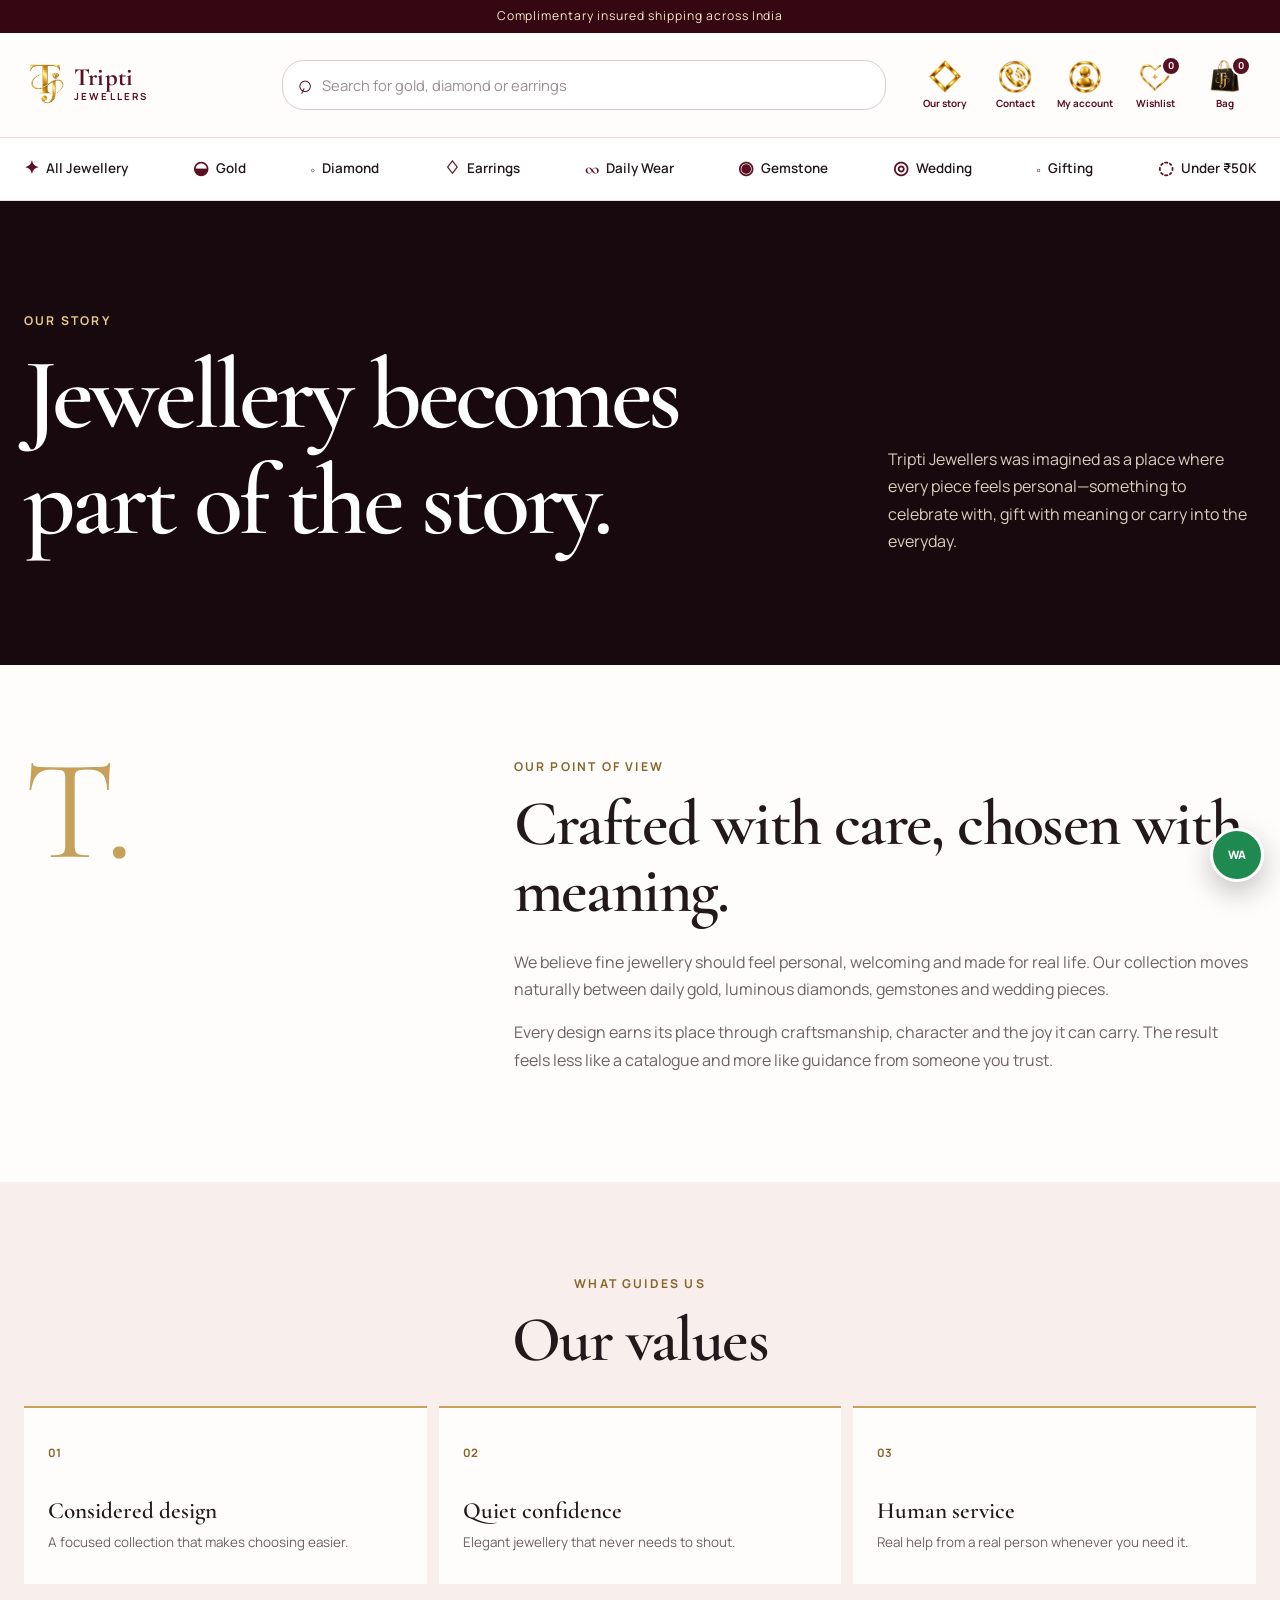
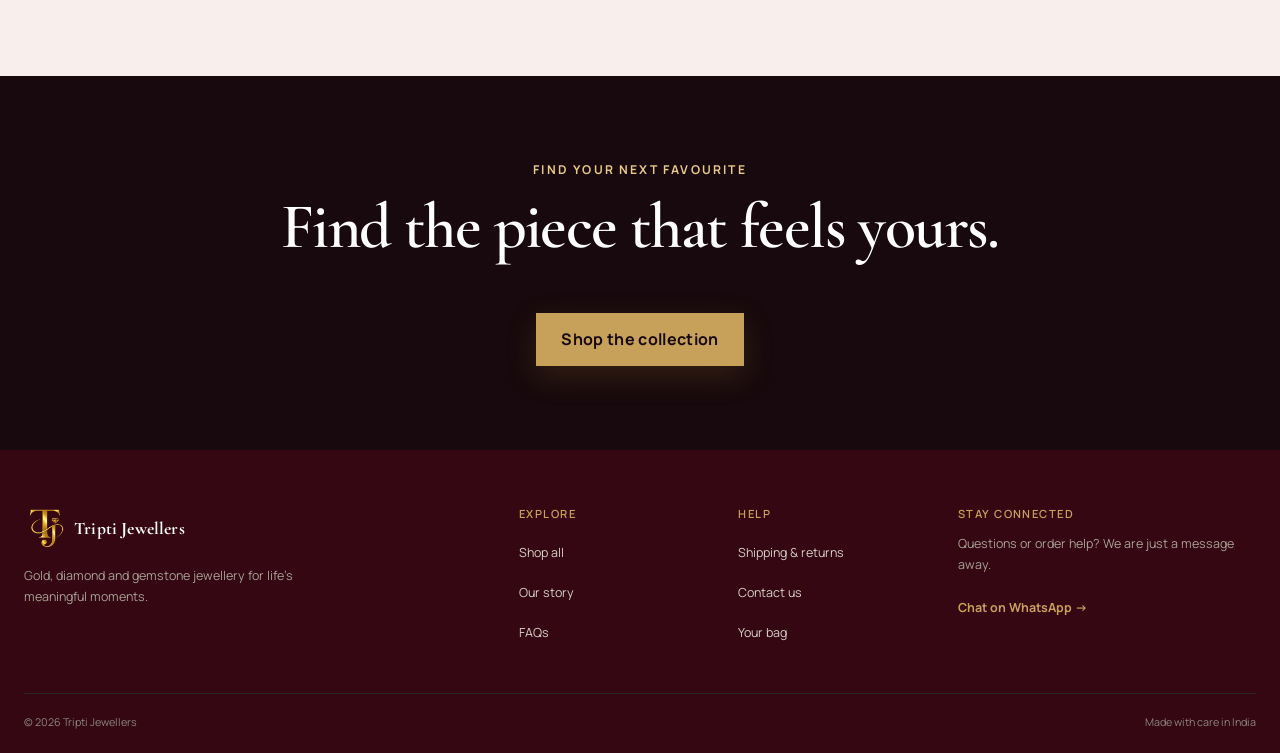
==== commit a93175a5: "Polish storefront header icons and labels" ====
--- a/about.html
+++ b/about.html
@@ -18,11 +18,11 @@
         <input id="site-search-home" name="search" type="search" placeholder="Search for gold, diamond or earrings">
       </form>
       <nav class="header-actions" aria-label="Quick links">
-        <a href="about.html" class="header-action header-action-story"><span aria-hidden="true">◇</span><span>Our story</span></a>
-        <a href="contact.html" class="header-action"><span aria-hidden="true">♙</span><span>Contact</span></a>
-        <a class="account-link" href="login.html" aria-label="Login or view account" data-account-link><span class="account-icon" aria-hidden="true">♙</span><span class="sr-only" data-account-text>Login</span></a>
-        <a class="wishlist-link" href="watchlist.html" aria-label="View watchlist"><span class="wishlist-icon-image" aria-hidden="true"><img src="images/tripti-watchlist-heart.png" alt=""></span><span class="wishlist-count" aria-live="polite">0</span></a>
-        <a class="cart-link" href="cart.html" aria-label="View shopping bag"><span class="cart-icon-image" aria-hidden="true"><img src="images/tripti-shopping-bag-icon.png" alt=""></span><span class="cart-count" aria-live="polite">0</span></a>
+        <a href="about.html" class="header-action header-action-story"><img class="header-story-icon" src="images/tripti-our-story.png" alt=""><span>Our story</span></a>
+        <a href="contact.html" class="header-action"><img class="header-contact-icon" src="images/tripti-contact-phone.png" alt=""><span>Contact</span></a>
+        <a class="account-link" href="login.html" aria-label="Login or view account" data-account-link><span class="account-icon account-icon-image" aria-hidden="true"><img src="images/tripti-account-user.png" alt=""></span><span class="header-action-label" data-account-text>My account</span></a>
+        <a class="wishlist-link" href="watchlist.html" aria-label="View wishlist"><span class="wishlist-icon-image" aria-hidden="true"><img src="images/tripti-watchlist-heart.png" alt=""></span><span class="header-action-label">Wishlist</span><span class="wishlist-count" aria-live="polite">0</span></a>
+        <a class="cart-link" href="cart.html" aria-label="View shopping bag"><span class="cart-icon-image" aria-hidden="true"><img src="images/tripti-shopping-bag-icon.png" alt=""></span><span class="header-action-label">Bag</span><span class="cart-count" aria-live="polite">0</span></a>
       </nav>
     </div>
     <nav class="category-nav" aria-label="Jewellery categories">
--- a/css/style.css
+++ b/css/style.css
@@ -522,8 +522,11 @@
 .site-search input::placeholder { color: #9c8f91; }
 .header-actions { grid-column: 3; grid-row: 1; display: flex; align-items: center; gap: 2px; }
 .header-action { display: none; }
-.account-link, .wishlist-link, .cart-link { position: relative; width: 42px; min-height: 44px; display: grid; place-items: center; padding: 0; color: var(--burgundy); }
+.account-link, .wishlist-link, .cart-link { position: relative; width: 52px; min-height: 48px; display: grid; grid-template-rows: 30px 12px; place-items: center; align-content: center; gap: 3px; padding: 0; color: var(--burgundy); font-size: initial; letter-spacing: 0; text-transform: none; }
 .account-icon { width: 30px; height: 30px; display: grid; place-items: center; border: 1px solid currentColor; border-radius: 50%; font-family: var(--display); font-size: 1.15rem; line-height: 1; }
+.account-icon-image { overflow: visible; border: 0; background: transparent; }
+.account-icon-image img { width: 100%; height: 100%; object-fit: contain; }
+.header-action-label { color: var(--burgundy); font-size: .58rem; font-weight: 700; line-height: 1; text-align: center; white-space: nowrap; }
 .wishlist-icon-image, .cart-icon-image { width: 30px; height: 30px; display: grid; place-items: center; flex: 0 0 auto; }
 .wishlist-icon-image img, .cart-icon-image img { width: 100%; height: 100%; object-fit: contain; }
 .wishlist-count, .cart-count { position: absolute; top: 0; right: -1px; min-width: 20px; width: 20px; height: 20px; display: grid; place-items: center; background: var(--burgundy); color: var(--white); border: 2px solid var(--white); border-radius: 50%; font-size: .6rem; font-weight: 700; }
@@ -574,12 +577,13 @@
   .brand-type strong { font-size: 1.55rem; }
   .brand-type small { font-size: .61rem; }
   .site-search { grid-column: 2; grid-row: 1; height: 50px; border-radius: 22px; }
-  .header-actions { grid-column: 3; grid-row: 1; justify-self: end; gap: 18px; }
-  .header-action { min-height: 48px; display: grid; place-items: center; color: var(--burgundy); font-size: .67rem; font-weight: 700; }
-  .header-action > span:first-child { font-family: var(--display); font-size: 1.45rem; line-height: 1; }
-  .account-link, .wishlist-link, .cart-link { width: 48px; min-height: 48px; }
-  .account-icon { width: 34px; height: 34px; }
-  .wishlist-icon-image, .cart-icon-image { width: 36px; height: 36px; }
+  .header-actions { grid-column: 3; grid-row: 1; justify-self: end; align-items: center; gap: 8px; }
+  .header-action, .account-link, .wishlist-link, .cart-link { width: 62px; min-height: 58px; grid-template-rows: 36px 13px; align-content: center; gap: 3px; padding: 0; }
+  .header-action { display: grid; place-items: center; color: var(--burgundy); font-weight: 700; }
+  .header-action > span:first-child { width: 34px; height: 34px; display: grid; place-items: center; font-family: var(--display); font-size: 1.55rem; line-height: 1; }
+  .header-story-icon, .header-contact-icon, .account-icon, .wishlist-icon-image, .cart-icon-image { width: 34px; height: 34px; object-fit: contain; }
+  .header-action > span:last-child, .header-action-label { font-size: .62rem; font-weight: 700; line-height: 1; letter-spacing: 0; text-align: center; text-transform: none; white-space: nowrap; }
+  .wishlist-count, .cart-count { top: 0; right: 5px; }
   .category-nav { display: block; border-top: 1px solid var(--line); background: var(--white); }
   .category-nav-inner { min-height: 62px; display: flex; align-items: center; justify-content: space-between; gap: 18px; overflow-x: auto; scrollbar-width: none; }
   .category-nav-inner::-webkit-scrollbar { display: none; }
